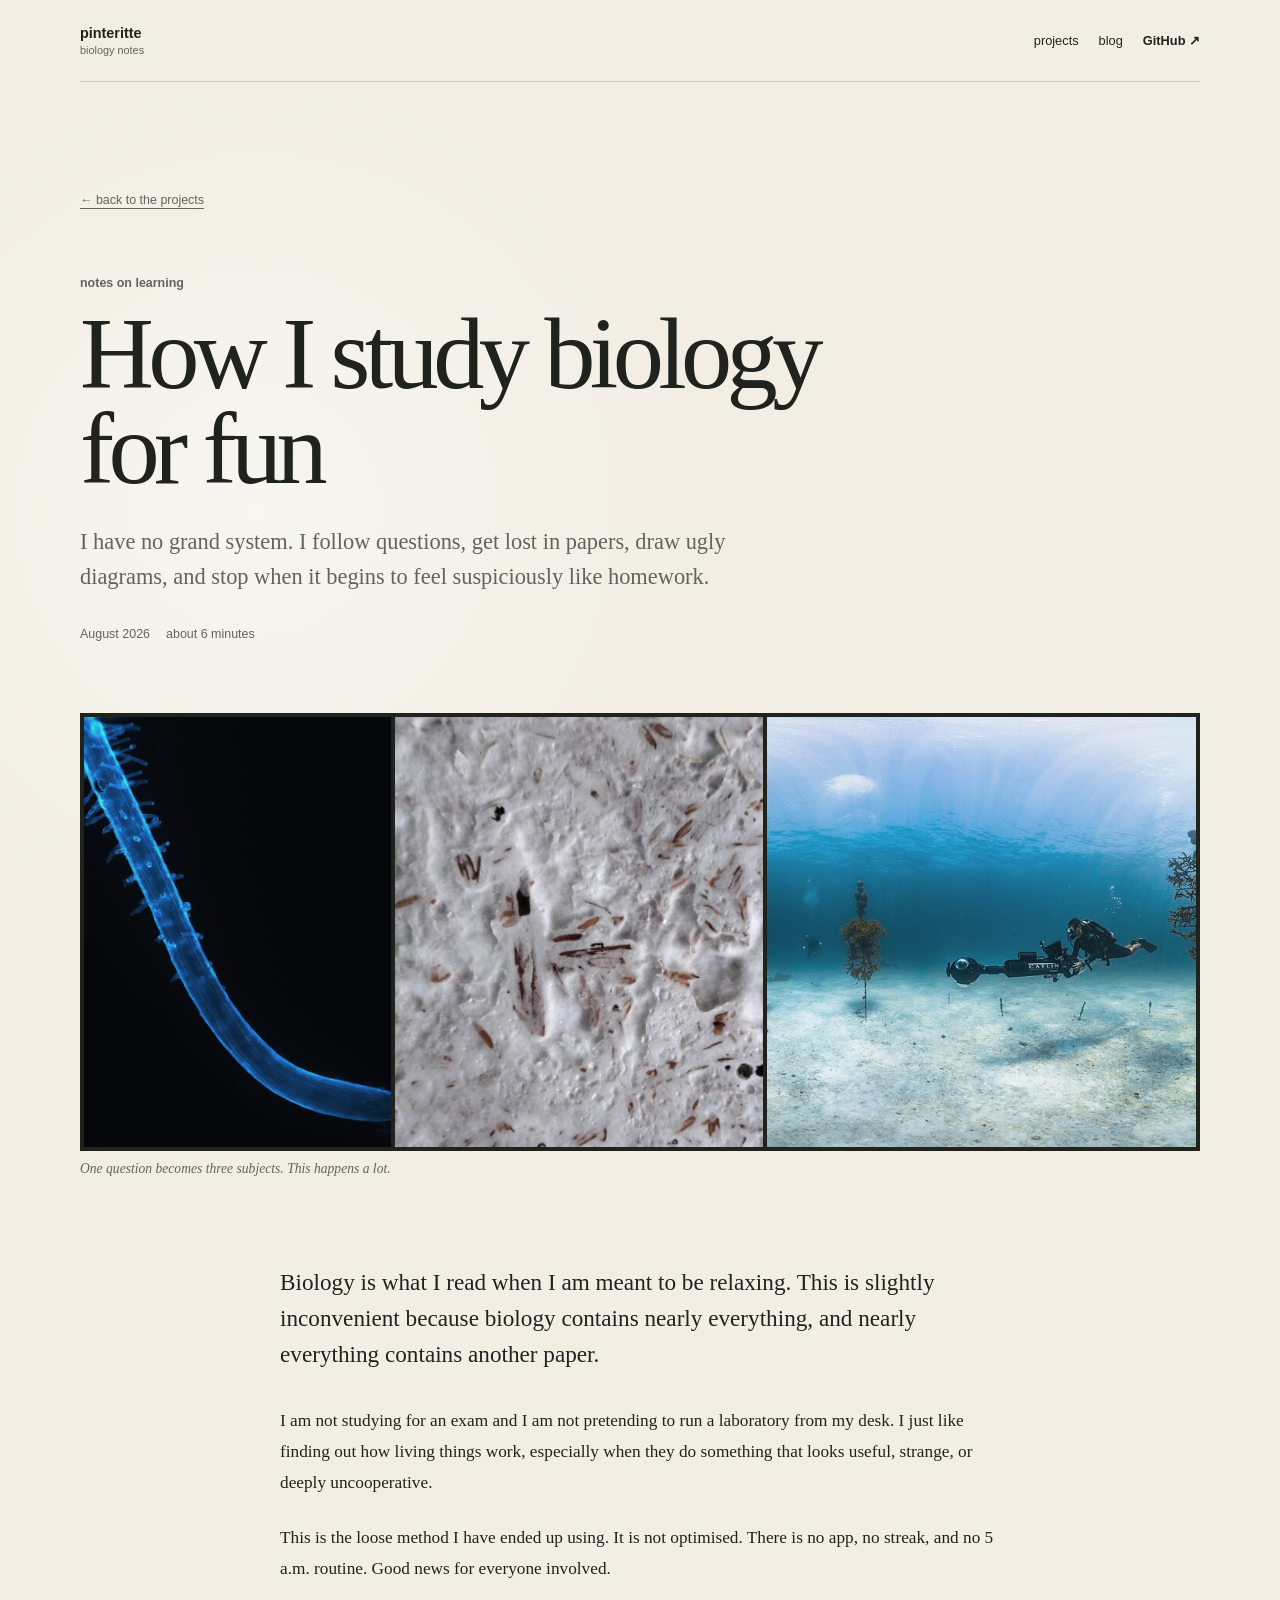
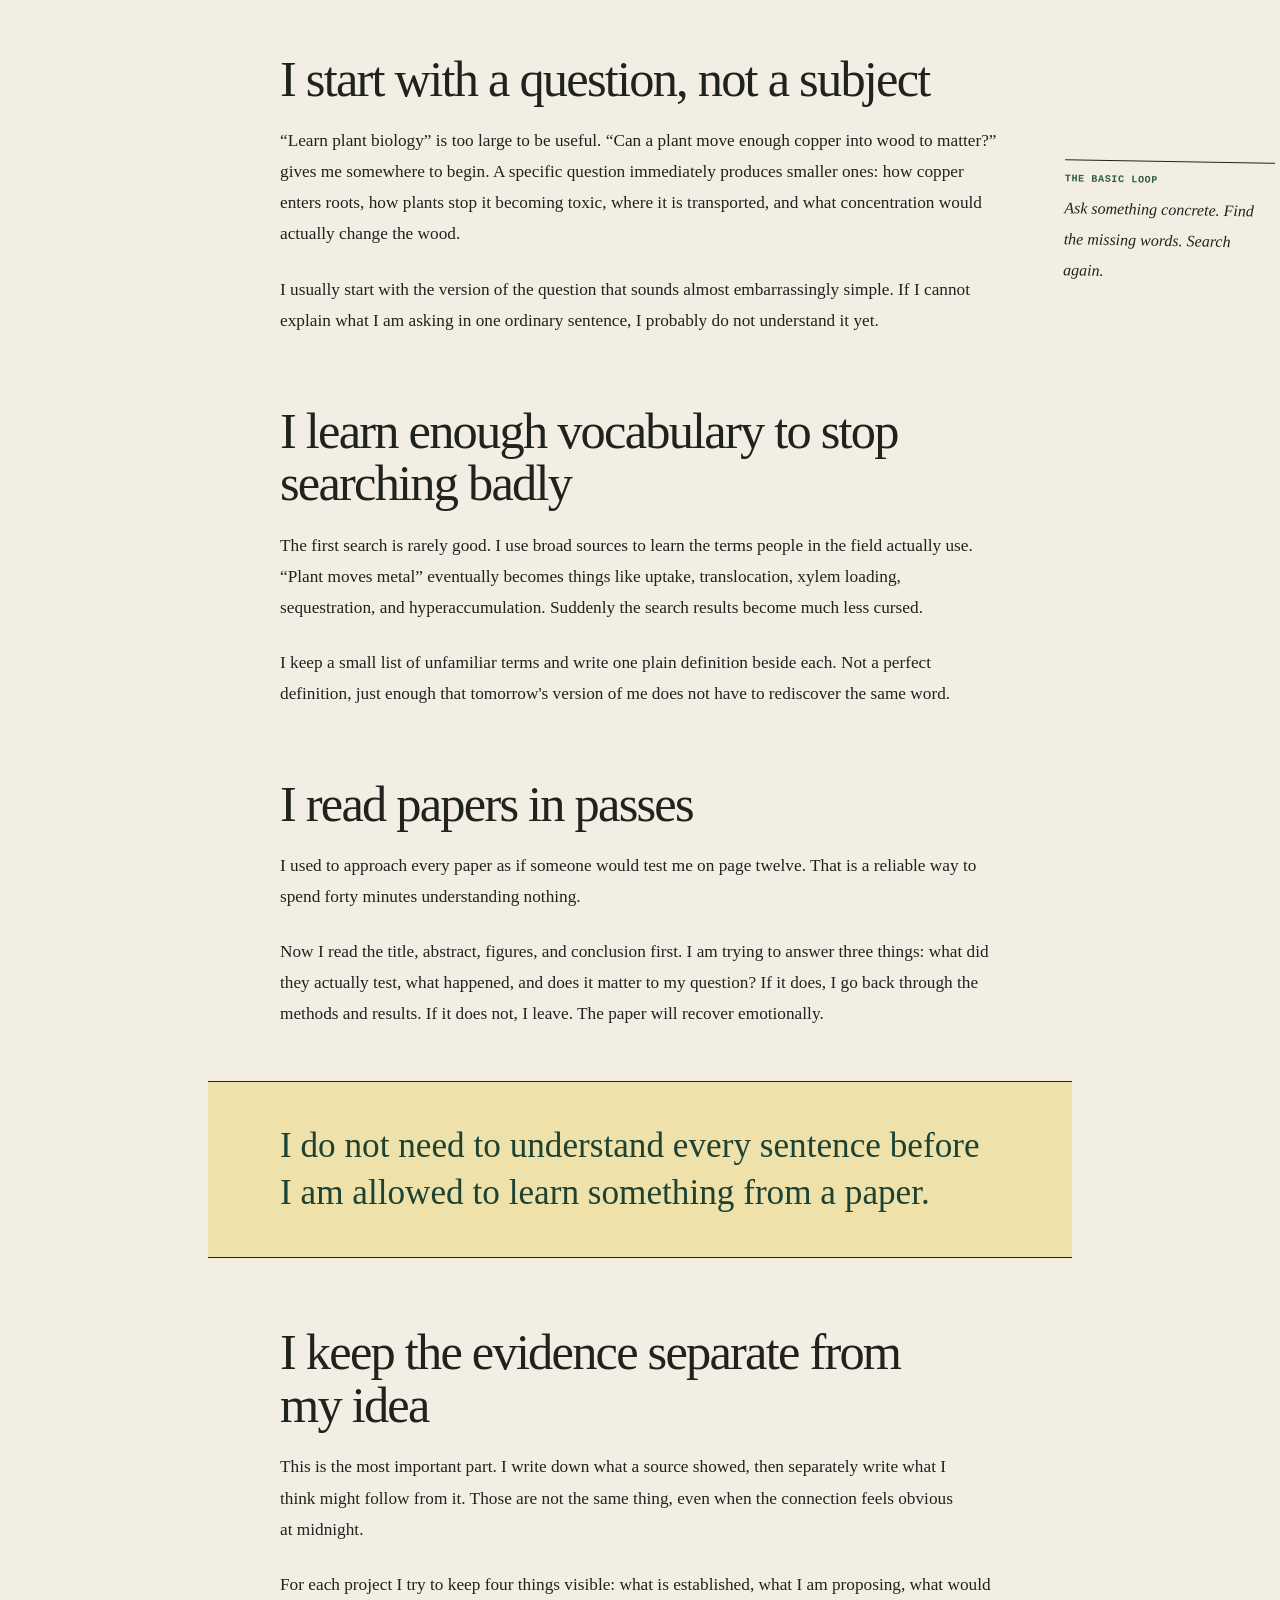
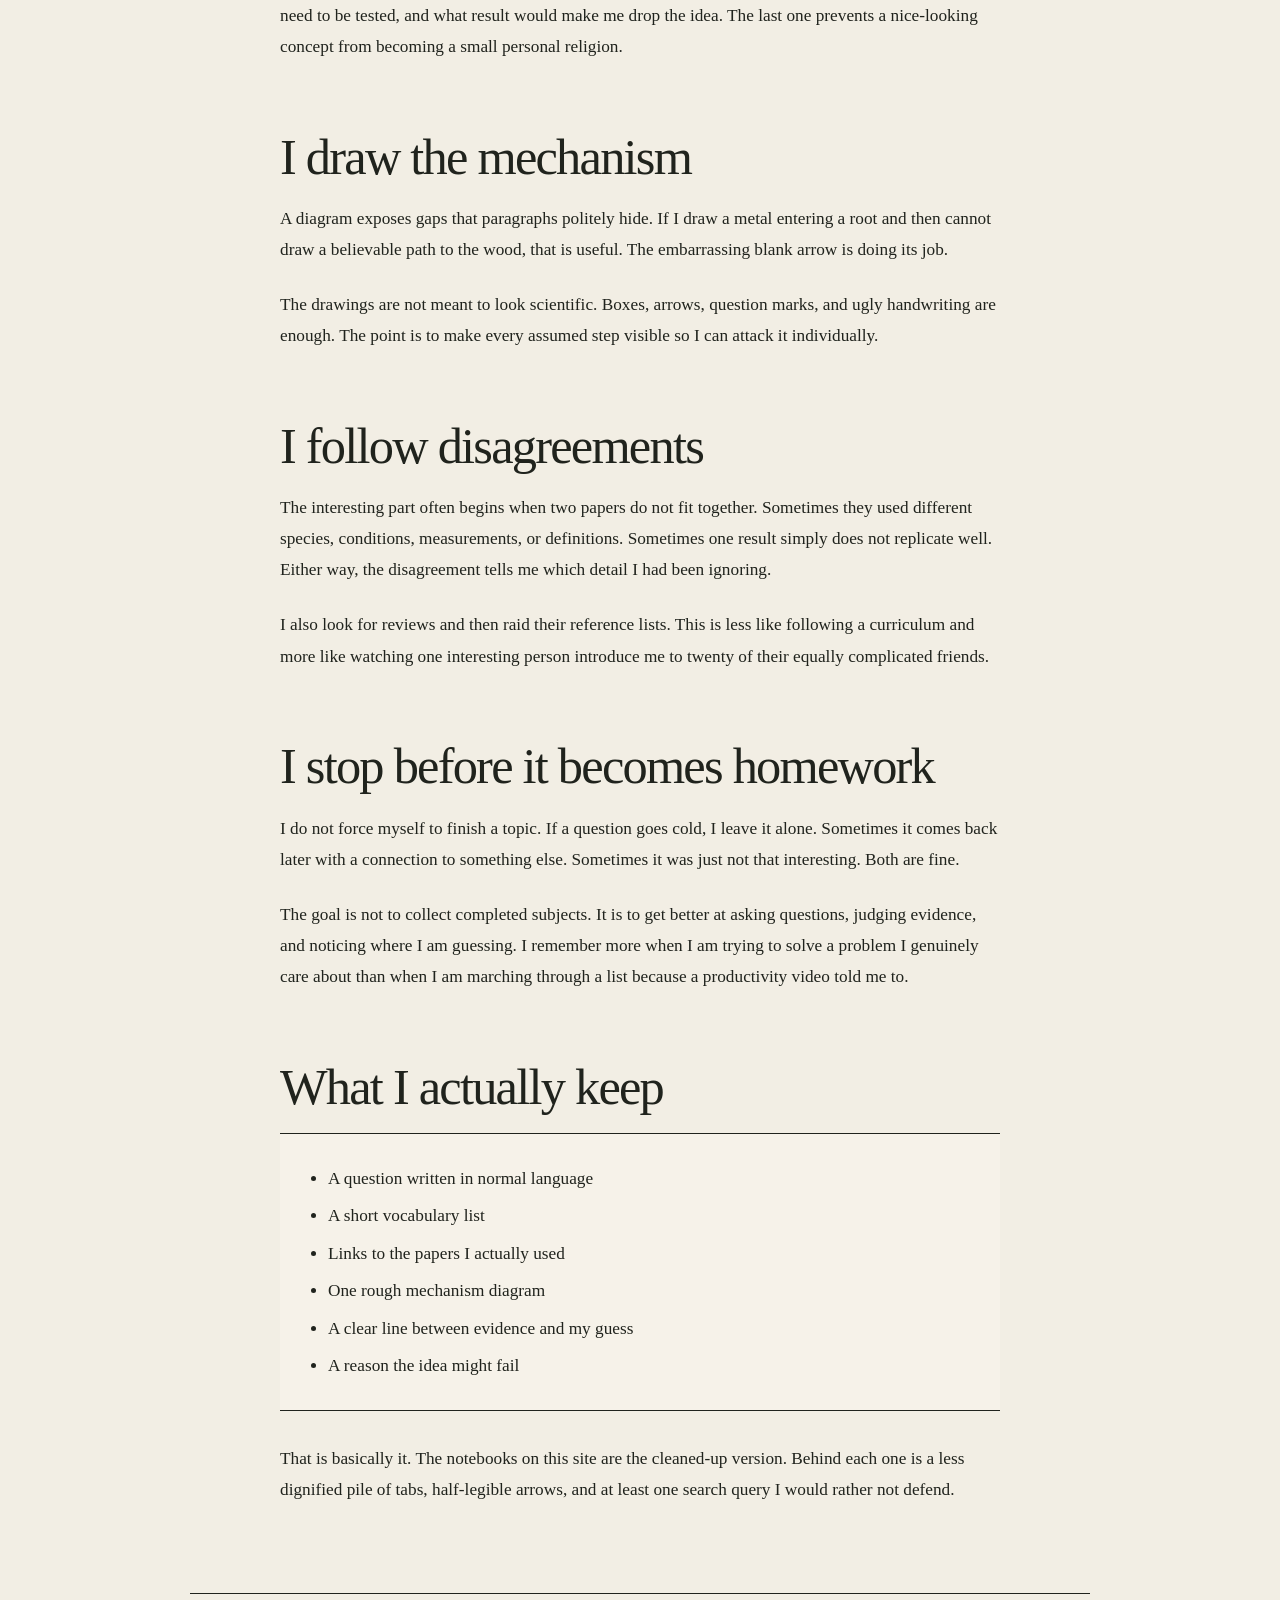
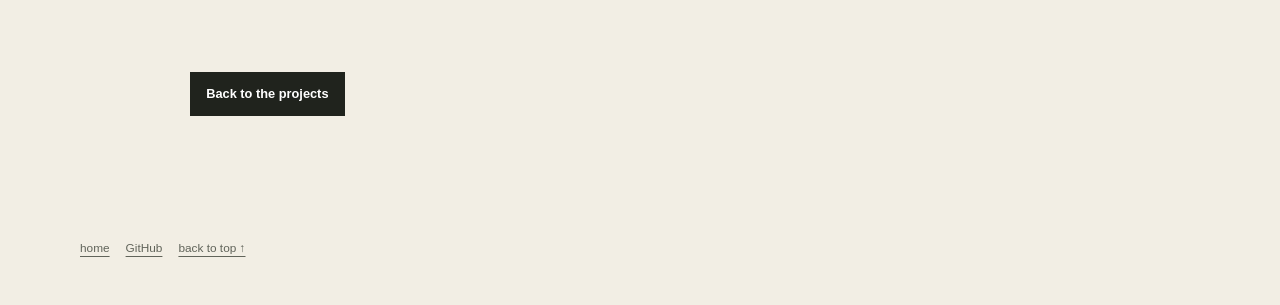
==== blog/index.html @ 6b38218f "update" ====
<!DOCTYPE html>
<html lang="en">
<head>
  <meta charset="utf-8">
  <meta name="viewport" content="width=device-width, initial-scale=1">
  <title>How I study biology for fun - Pinteritte</title>
  <meta name="description" content="How I follow biology questions through papers, diagrams, wrong turns, and better questions without turning a hobby into homework.">
  <meta name="theme-color" content="#f2eee4">
  <link rel="canonical" href="https://pinterittejeden-gif.github.io/pinterittejeden-gif/blog/">
  <meta property="og:title" content="How I study biology for fun">
  <meta property="og:description" content="Questions first, papers second, and no pretend productivity system.">
  <meta property="og:type" content="article">
  <meta property="og:url" content="https://pinterittejeden-gif.github.io/pinterittejeden-gif/blog/">
  <link rel="stylesheet" href="../portfolio.css?v=8">
  <link rel="stylesheet" href="blog.css?v=3">
</head>
<body>
  <a class="skip-link" href="#article">Skip to the article</a>

  <header class="site-header">
    <a class="brand" href="../" aria-label="Back to Pinteritte's biology notebook">
      <span class="brand-copy"><strong>pinteritte</strong><small>biology notes</small></span>
    </a>
    <nav aria-label="Primary navigation">
      <a href="../#projects">projects</a>
      <a href="./" aria-current="page">blog</a>
      <a class="nav-github" href="https://github.com/pinterittejeden-gif">GitHub ↗</a>
    </nav>
  </header>

  <main id="article" class="article-shell">
    <article>
      <header class="article-header">
        <a class="back-link" href="../">← back to the projects</a>
        <p class="section-kicker">notes on learning</p>
        <h1>How I study biology for fun</h1>
        <p class="article-dek">I have no grand system. I follow questions, get lost in papers, draw ugly diagrams, and stop when it begins to feel suspiciously like homework.</p>
        <div class="article-meta">
          <span>August 2026</span>
          <span>about 6 minutes</span>
        </div>
      </header>

      <figure class="article-figure article-figure--wide">
        <div class="article-image-strip">
          <img src="../images/projects/biolume-root.jpg" width="1280" height="1027" alt="Close view of plant roots in soil">
          <img src="../images/projects/myco-composite.jpg" width="1080" height="1920" alt="Mycelium growing through a composite material">
          <img src="../images/projects/coral-nursery.jpg" width="1280" height="556" alt="Corals growing in an underwater nursery">
        </div>
        <figcaption>One question becomes three subjects. This happens a lot.</figcaption>
      </figure>

      <div class="article-body">
        <p class="standfirst">Biology is what I read when I am meant to be relaxing. This is slightly inconvenient because biology contains nearly everything, and nearly everything contains another paper.</p>

        <p>I am not studying for an exam and I am not pretending to run a laboratory from my desk. I just like finding out how living things work, especially when they do something that looks useful, strange, or deeply uncooperative.</p>

        <p>This is the loose method I have ended up using. It is not optimised. There is no app, no streak, and no 5 a.m. routine. Good news for everyone involved.</p>

        <h2>I start with a question, not a subject</h2>

        <p>“Learn plant biology” is too large to be useful. “Can a plant move enough copper into wood to matter?” gives me somewhere to begin. A specific question immediately produces smaller ones: how copper enters roots, how plants stop it becoming toxic, where it is transported, and what concentration would actually change the wood.</p>

        <p>I usually start with the version of the question that sounds almost embarrassingly simple. If I cannot explain what I am asking in one ordinary sentence, I probably do not understand it yet.</p>

        <aside class="margin-note">
          <span>the basic loop</span>
          <strong>Ask something concrete. Find the missing words. Search again.</strong>
        </aside>

        <h2>I learn enough vocabulary to stop searching badly</h2>

        <p>The first search is rarely good. I use broad sources to learn the terms people in the field actually use. “Plant moves metal” eventually becomes things like uptake, translocation, xylem loading, sequestration, and hyperaccumulation. Suddenly the search results become much less cursed.</p>

        <p>I keep a small list of unfamiliar terms and write one plain definition beside each. Not a perfect definition, just enough that tomorrow's version of me does not have to rediscover the same word.</p>

        <h2>I read papers in passes</h2>

        <p>I used to approach every paper as if someone would test me on page twelve. That is a reliable way to spend forty minutes understanding nothing.</p>

        <p>Now I read the title, abstract, figures, and conclusion first. I am trying to answer three things: what did they actually test, what happened, and does it matter to my question? If it does, I go back through the methods and results. If it does not, I leave. The paper will recover emotionally.</p>

        <blockquote>
          <p>I do not need to understand every sentence before I am allowed to learn something from a paper.</p>
        </blockquote>

        <h2>I keep the evidence separate from my idea</h2>

        <p>This is the most important part. I write down what a source showed, then separately write what I think might follow from it. Those are not the same thing, even when the connection feels obvious at midnight.</p>

        <p>For each project I try to keep four things visible: what is established, what I am proposing, what would need to be tested, and what result would make me drop the idea. The last one prevents a nice-looking concept from becoming a small personal religion.</p>

        <h2>I draw the mechanism</h2>

        <p>A diagram exposes gaps that paragraphs politely hide. If I draw a metal entering a root and then cannot draw a believable path to the wood, that is useful. The embarrassing blank arrow is doing its job.</p>

        <p>The drawings are not meant to look scientific. Boxes, arrows, question marks, and ugly handwriting are enough. The point is to make every assumed step visible so I can attack it individually.</p>

        <h2>I follow disagreements</h2>

        <p>The interesting part often begins when two papers do not fit together. Sometimes they used different species, conditions, measurements, or definitions. Sometimes one result simply does not replicate well. Either way, the disagreement tells me which detail I had been ignoring.</p>

        <p>I also look for reviews and then raid their reference lists. This is less like following a curriculum and more like watching one interesting person introduce me to twenty of their equally complicated friends.</p>

        <h2>I stop before it becomes homework</h2>

        <p>I do not force myself to finish a topic. If a question goes cold, I leave it alone. Sometimes it comes back later with a connection to something else. Sometimes it was just not that interesting. Both are fine.</p>

        <p>The goal is not to collect completed subjects. It is to get better at asking questions, judging evidence, and noticing where I am guessing. I remember more when I am trying to solve a problem I genuinely care about than when I am marching through a list because a productivity video told me to.</p>

        <h2>What I actually keep</h2>

        <ul>
          <li>A question written in normal language</li>
          <li>A short vocabulary list</li>
          <li>Links to the papers I actually used</li>
          <li>One rough mechanism diagram</li>
          <li>A clear line between evidence and my guess</li>
          <li>A reason the idea might fail</li>
        </ul>

        <p>That is basically it. The notebooks on this site are the cleaned-up version. Behind each one is a less dignified pile of tabs, half-legible arrows, and at least one search query I would rather not defend.</p>
      </div>

      <footer class="article-footer">
        <a class="button button-primary" href="../#projects">Back to the projects</a>
      </footer>
    </article>
  </main>

  <footer class="site-footer">
    <div>
      <a href="../">home</a>
      <a href="https://github.com/pinterittejeden-gif">GitHub</a>
      <a href="#article">back to top ↑</a>
    </div>
  </footer>
</body>
</html>
---- portfolio.css ----
:root {
  --paper: #f2eee4;
  --paper-deep: #e8e1d2;
  --ink: #20231d;
  --muted: #61645a;
  --line: #c9c3b6;
  --accent: #315b47;
  --accent-dark: #1e4232;
  --surface: #f9f6ee;
  --yellow: #e6d49b;
  --serif: Georgia, "Times New Roman", serif;
  --sans: Inter, ui-sans-serif, -apple-system, BlinkMacSystemFont, "Segoe UI", sans-serif;
  --mono: "SFMono-Regular", Consolas, "Liberation Mono", monospace;
}

* { box-sizing: border-box; }
html { scroll-behavior: smooth; }
body {
  margin: 0;
  color: var(--ink);
  background:
    radial-gradient(circle at 20% 10%, rgb(255 255 255 / 45%), transparent 28rem),
    var(--paper);
  font: 16px/1.65 var(--sans);
  -webkit-font-smoothing: antialiased;
}

a { color: inherit; text-underline-offset: .22rem; }
a:hover { color: var(--accent); }
a:focus-visible { outline: 2px solid var(--accent); outline-offset: 4px; }
h1, h2, h3, p { text-wrap: pretty; }

.skip-link {
  position: fixed;
  top: -6rem;
  left: 1rem;
  z-index: 30;
  padding: .65rem .85rem;
  color: white;
  background: var(--ink);
}
.skip-link:focus { top: 1rem; }

.site-header,
main,
footer {
  width: min(1120px, calc(100% - 40px));
  margin-inline: auto;
}

.site-header {
  min-height: 82px;
  display: flex;
  align-items: center;
  justify-content: space-between;
  gap: 2rem;
  border-bottom: 1px solid var(--line);
}
.brand {
  display: inline-flex;
  align-items: center;
  gap: .7rem;
  text-decoration: none;
}
.brand-copy { display: grid; line-height: 1.1; }
.brand-copy strong { font: 700 .9rem var(--sans); }
.brand-copy small { margin-top: .25rem; color: var(--muted); font-size: .68rem; }
.site-header nav { display: flex; align-items: center; gap: 1.25rem; font-size: .8rem; }
.site-header nav a { text-decoration: none; }
.site-header nav a:hover { text-decoration: underline; }
.nav-github { font-weight: 700; }

.hero {
  display: grid;
  min-height: 690px;
  grid-template-columns: minmax(0, 1.45fr) minmax(260px, .55fr);
  gap: clamp(3rem, 8vw, 8rem);
  align-items: center;
  padding: 7rem 0 6.5rem;
}
.hero-copy { max-width: 750px; }
.eyebrow,
.section-kicker,
.note-date {
  margin: 0 0 .9rem;
  color: var(--muted);
  font: 700 .78rem/1.35 var(--sans);
}
.hero h1 {
  max-width: 800px;
  margin: 0;
  font: 400 clamp(3.45rem, 7.3vw, 6.4rem)/.94 var(--serif);
  letter-spacing: -.05em;
}
.hero-lede { max-width: 650px; margin: 1.8rem 0 0; color: var(--muted); font-size: clamp(1.05rem, 1.7vw, 1.22rem); }
.hero-actions { display: flex; flex-wrap: wrap; gap: 1.1rem; align-items: center; margin-top: 2.2rem; }

.button {
  display: inline-flex;
  min-height: 44px;
  align-items: center;
  justify-content: center;
  padding: .65rem .95rem;
  border: 1px solid var(--ink);
  font-size: .8rem;
  font-weight: 700;
  text-decoration: none;
}
.button-primary { color: white; background: var(--ink); }
.button-primary:hover { color: white; background: var(--accent-dark); }
.button-secondary { background: transparent; }
.text-link { font-size: .8rem; }

.hero-note {
  position: relative;
  align-self: center;
  margin-top: 5rem;
  padding: 2.3rem 1.8rem 1.6rem;
  border: 1px solid #c4b988;
  background: #eee1aa;
  box-shadow: 8px 10px 0 rgb(50 45 30 / 8%);
  transform: rotate(1.4deg);
}
.hero-note::after {
  position: absolute;
  inset: 8px;
  border: 1px solid rgb(83 71 33 / 14%);
  content: "";
  pointer-events: none;
}
.hero-note .tape {
  position: absolute;
  top: -15px;
  left: 50%;
  width: 88px;
  height: 30px;
  background: rgb(221 213 186 / 78%);
  transform: translateX(-50%) rotate(-2deg);
}
.hero-note > p:not(.note-date) { position: relative; z-index: 1; margin: 0; font: italic 1.32rem/1.45 var(--serif); }
.note-date { color: #6b623f; }
.note-signoff { display: block; margin-top: 1.2rem; font: italic 1.2rem var(--serif); text-align: right; }

.notice {
  display: grid;
  grid-template-columns: 170px minmax(0, 1fr);
  gap: 2rem;
  max-width: 920px;
  padding: 1.6rem 0;
  border-top: 1px solid var(--ink);
  border-bottom: 1px solid var(--ink);
}
.notice .section-kicker { margin: .25rem 0 0; }
.notice h2 { margin: 0 0 .45rem; font: 400 1.6rem/1.2 var(--serif); }
.notice p:last-child { max-width: 650px; margin: 0; color: var(--muted); font-size: .95rem; }

.section { padding: 7rem 0; border-bottom: 1px solid var(--line); }
.section-heading { max-width: 820px; margin-bottom: 3.5rem; }
.section-heading h2,
.method-intro h2,
.about h2 {
  margin: 0;
  font: 400 clamp(2.5rem, 5vw, 4.6rem)/1 var(--serif);
  letter-spacing: -.04em;
}
.section-heading > p:last-child,
.method-intro > p:last-child { max-width: 670px; margin: 1.2rem 0 0; color: var(--muted); }

.project-list { border-top: 1px solid var(--ink); }
.category-heading {
  display: grid;
  grid-template-columns: minmax(0, 1.15fr) minmax(260px, .85fr);
  gap: 3rem;
  align-items: end;
  margin: 0 0 1.4rem;
  padding: 1.7rem 0 0;
  border-top: 1px solid var(--ink);
}
.category-heading--second { margin-top: 6rem; }
.category-heading .section-kicker { margin-bottom: .55rem; }
.category-heading h3 { max-width: 680px; margin: 0; font: 400 clamp(1.7rem, 3.4vw, 2.7rem)/1.08 var(--serif); letter-spacing: -.025em; }
.category-heading > p { max-width: 470px; margin: 0; color: var(--muted); font-size: .92rem; }
.project-card {
  display: grid;
  grid-template-columns: minmax(280px, .8fr) minmax(0, 1.2fr);
  min-height: 350px;
  border-bottom: 1px solid var(--ink);
}
.project-card:nth-child(even) { grid-template-columns: minmax(0, 1.2fr) minmax(280px, .8fr); }
.project-card:nth-child(even) .project-visual { order: 2; border-right: 0; border-left: 1px solid var(--ink); }
.project-visual {
  position: relative;
  display: grid;
  min-height: 350px;
  place-items: center;
  overflow: hidden;
  border-right: 1px solid var(--ink);
  background: var(--project-bg);
}
.project-visual::after {
  position: absolute;
  z-index: 1;
  inset: 0;
  background: linear-gradient(180deg, rgb(22 25 20 / 6%), rgb(22 25 20 / 24%));
  content: "";
}
.project-photo {
  position: absolute;
  inset: 0;
  width: 100%;
  height: 100%;
  object-fit: cover;
  filter: saturate(.82) contrast(.94);
}
.project-photo--root { object-position: 48% center; }
.project-photo--coral { object-position: center; }
.project-photo--wood { object-position: center; }
.project-photo--mycelium { object-position: 47% 38%; }
.project-photo--dodder { object-position: center; }
.project-photo--water { object-position: 53% 56%; }
.project-biolume { --project-bg: #c8d2b8; }
.project-coral { --project-bg: #d5b9a3; }
.project-metal { --project-bg: #bfa07b; }
.project-titan { --project-bg: #b9b1c7; }
.project-ghost { --project-bg: #d6bcc5; }
.project-water { --project-bg: #aebfbd; }
.project-body { align-self: center; padding: 3rem clamp(2rem, 5vw, 4.6rem); }
.project-body h3 { margin: 0; font: 400 clamp(2.2rem, 4vw, 3.4rem)/1 var(--serif); letter-spacing: -.035em; }
.project-body > p:not(.project-note) { max-width: 620px; margin: 1rem 0 1.5rem; color: var(--muted); font-size: 1rem; }
.project-note { max-width: 600px; margin: 0; padding: .85rem 0 .85rem 1rem; border-left: 2px solid var(--accent); font: italic .96rem/1.5 var(--serif); }
.project-note span { display: block; margin-bottom: .15rem; color: var(--accent); font: 700 .64rem var(--mono); letter-spacing: .05em; text-transform: uppercase; }
.project-link { display: inline-block; margin-top: 1.5rem; font-size: .8rem; font-weight: 700; }

.method {
  display: grid;
  grid-template-columns: .8fr 1.2fr;
  gap: clamp(3rem, 8vw, 8rem);
  align-items: start;
}
.method-intro { position: sticky; top: 2rem; }
.method-list { margin: 0; padding: 0; border-top: 1px solid var(--ink); list-style: none; }
.method-list li { display: grid; grid-template-columns: 52px 1fr; gap: 1rem; padding: 1.55rem 0; border-bottom: 1px solid var(--line); }
.method-list li > span { padding-top: .1rem; color: var(--muted); font: 700 .85rem var(--sans); }
.method-list h3 { margin: 0 0 .25rem; font: 400 1.45rem var(--serif); }
.method-list p { margin: 0; color: var(--muted); font-size: .92rem; }

.about { display: grid; grid-template-columns: .8fr 1.2fr; gap: clamp(3rem, 8vw, 8rem); }
.about-copy { max-width: 620px; padding-top: .2rem; }
.about-copy p { margin-top: 0; color: var(--muted); font-size: 1.02rem; }
.about-copy .button { margin-top: .8rem; }

.blog-preview {
  display: grid;
  grid-template-columns: minmax(0, 1.15fr) minmax(280px, .85fr);
  gap: clamp(3rem, 8vw, 7rem);
  align-items: center;
}
.blog-preview-copy h2 { max-width: 680px; margin: 0; font: 400 clamp(2.8rem, 6vw, 5.3rem)/.96 var(--serif); letter-spacing: -.045em; }
.blog-preview-copy > p:not(.section-kicker) { max-width: 640px; margin: 1.25rem 0 1.8rem; color: var(--muted); font-size: 1.04rem; }
.blog-preview-note {
  display: grid;
  gap: 1.1rem;
  padding: 2.5rem 2rem;
  border: 1px solid #c4b988;
  color: var(--ink);
  background: #eee1aa;
  box-shadow: 8px 10px 0 rgb(50 45 30 / 8%);
  text-decoration: none;
  transform: rotate(1deg);
}
.blog-preview-note:hover { color: var(--ink); transform: rotate(.2deg); }
.blog-preview-note span { color: #6b623f; font: 700 .65rem var(--mono); letter-spacing: .06em; text-transform: uppercase; }
.blog-preview-note strong { font: 400 clamp(1.6rem, 3vw, 2.25rem)/1.32 var(--serif); }
.blog-preview-note small { color: #6b623f; font: italic .9rem var(--serif); }

footer {
  min-height: 112px;
  display: flex;
  align-items: center;
  justify-content: space-between;
  gap: 2rem;
  color: var(--muted);
  font-size: .74rem;
}
footer p { margin: 0; font: italic .95rem var(--serif); }
footer div { display: flex; gap: 1rem; }

@media (max-width: 820px) {
  .site-header nav a:not(.nav-github) { display: none; }
  .hero { min-height: auto; grid-template-columns: 1fr; gap: 3rem; padding: 5.5rem 0; }
  .hero-note { width: min(360px, 90%); margin: 0 0 0 auto; }
  .project-card,
  .project-card:nth-child(even) { grid-template-columns: minmax(190px, .65fr) minmax(0, 1.35fr); }
  .project-card:nth-child(even) .project-visual { order: 0; border-right: 1px solid var(--ink); border-left: 0; }
  .project-body { padding: 2.3rem; }
  .method, .about, .blog-preview { grid-template-columns: 1fr; gap: 2.5rem; }
  .method-intro { position: static; }
}

@media (max-width: 580px) {
  .site-header, main, footer { width: min(100% - 28px, 1120px); }
  .brand-copy small { display: none; }
  .site-header nav { gap: .8rem; }
  .hero { padding: 4.5rem 0; }
  .hero h1 { font-size: clamp(3.05rem, 15vw, 4.5rem); }
  .notice { grid-template-columns: 1fr; gap: .45rem; }
  .category-heading { grid-template-columns: 1fr; gap: .8rem; }
  .notice .section-kicker { margin-bottom: .25rem; }
  .section { padding: 5rem 0; }
  .project-card,
  .project-card:nth-child(even) { display: block; }
  .project-visual,
  .project-card:nth-child(even) .project-visual { min-height: 235px; border-right: 0; border-bottom: 1px solid var(--ink); }
  .project-body { padding: 2rem 0 2.5rem; }
  .project-body > p:not(.project-note) { padding-right: .35rem; }
  footer { min-height: 145px; align-items: flex-start; flex-direction: column; justify-content: center; gap: .8rem; }
}

@media (prefers-reduced-motion: reduce) {
  html { scroll-behavior: auto; }
}
---- blog/blog.css ----
.article-shell {
  width: min(1120px, calc(100% - 40px));
  margin-inline: auto;
}

.article-header {
  max-width: 900px;
  padding: 6.5rem 0 4.5rem;
}

.back-link {
  display: inline-block;
  margin-bottom: 4rem;
  color: var(--muted);
  font-size: .78rem;
}

.article-header h1 {
  max-width: 850px;
  margin: 0;
  font: 400 clamp(3.7rem, 8vw, 7rem)/.93 var(--serif);
  letter-spacing: -.055em;
}

.article-dek {
  max-width: 720px;
  margin: 1.8rem 0 0;
  color: var(--muted);
  font: 400 clamp(1.15rem, 2vw, 1.4rem)/1.55 var(--serif);
}

.article-meta {
  display: flex;
  gap: 1rem;
  margin-top: 2rem;
  color: var(--muted);
  font: .78rem var(--sans);
}

.article-meta span + span::before {
  content: "";
}

.article-figure {
  margin: 0;
  padding-bottom: 5.5rem;
}

.article-image-strip {
  display: grid;
  height: auto;
  grid-template-columns: 1fr 1.2fr 1.4fr;
  grid-template-rows: minmax(0, 1fr);
  gap: 4px;
  overflow: hidden;
  padding: 4px;
  background: var(--ink);
}

.article-image-strip img {
  display: block;
  width: 100%;
  height: 430px;
  min-width: 0;
  min-height: 430px;
  max-height: 430px;
  object-fit: cover;
  filter: saturate(.78) contrast(.96);
}

.article-image-strip img:first-child { object-position: 48% center; }
.article-image-strip img:nth-child(2) { object-position: 48% 38%; }

.article-figure figcaption {
  margin-top: .65rem;
  color: var(--muted);
  font: italic .85rem var(--serif);
}

.article-body {
  position: relative;
  width: min(720px, 100%);
  margin: 0 auto;
  font: 400 1.08rem/1.8 var(--serif);
}

.article-body .standfirst {
  margin: 0 0 2rem;
  color: var(--ink);
  font-size: 1.45rem;
  line-height: 1.55;
}

.article-body p {
  margin: 0 0 1.5rem;
}

.article-body h2 {
  margin: 4.3rem 0 1.2rem;
  font: 400 clamp(2.1rem, 4vw, 3.15rem)/1.05 var(--serif);
  letter-spacing: -.035em;
}

.article-body ul {
  margin: 1.2rem 0 2rem;
  padding: 1.4rem 1.5rem 1.4rem 3rem;
  border-top: 1px solid var(--ink);
  border-bottom: 1px solid var(--ink);
  background: rgb(249 246 238 / 55%);
}

.article-body li { margin: .4rem 0; }

.article-body blockquote {
  margin: 3.2rem -4.5rem;
  padding: 2.5rem 4.5rem;
  border-top: 1px solid var(--ink);
  border-bottom: 1px solid var(--ink);
  color: var(--accent-dark);
  background: #eee1aa;
}

.article-body blockquote p {
  margin: 0;
  font-size: clamp(1.55rem, 3vw, 2.2rem);
  line-height: 1.35;
}

.margin-note {
  position: absolute;
  top: 31rem;
  left: calc(100% + 4rem);
  width: 210px;
  padding-top: .8rem;
  border-top: 1px solid var(--ink);
  transform: rotate(1deg);
}

.margin-note span {
  display: block;
  margin-bottom: .5rem;
  color: var(--accent);
  font: 700 .63rem var(--mono);
  letter-spacing: .06em;
  text-transform: uppercase;
}

.margin-note strong {
  font: italic 1rem/1.5 var(--serif);
}

.article-footer {
  display: flex;
  width: min(900px, 100%);
  min-height: 200px;
  align-items: center;
  justify-content: space-between;
  gap: 2rem;
  margin: 5.5rem auto 0;
  border-top: 1px solid var(--ink);
}

.article-footer p {
  margin: 0;
  color: var(--muted);
  font: italic 1rem var(--serif);
}

.site-footer {
  width: min(1120px, calc(100% - 40px));
  margin-inline: auto;
}

@media (max-width: 1080px) {
  .margin-note {
    position: static;
    width: min(380px, 100%);
    margin: 2.6rem 0;
  }
}

@media (max-width: 700px) {
  .article-shell,
  .site-footer { width: min(100% - 28px, 1120px); }
  .article-header { padding: 4.5rem 0 3.5rem; }
  .back-link { margin-bottom: 3rem; }
  .article-image-strip { grid-template-columns: .85fr 1.15fr; }
  .article-image-strip img { height: 300px; min-height: 300px; max-height: 300px; }
  .article-image-strip img:last-child { display: none; }
  .article-figure { padding-bottom: 4rem; }
  .article-body blockquote { margin: 3rem 0; padding: 2rem 1.5rem; }
  .article-footer { align-items: flex-start; flex-direction: column; justify-content: center; }
}

@media (max-width: 440px) {
  .article-header h1 { font-size: 3.55rem; }
  .article-meta { align-items: flex-start; flex-direction: column; gap: .45rem; }
  .article-meta span + span::before { display: none; }
}
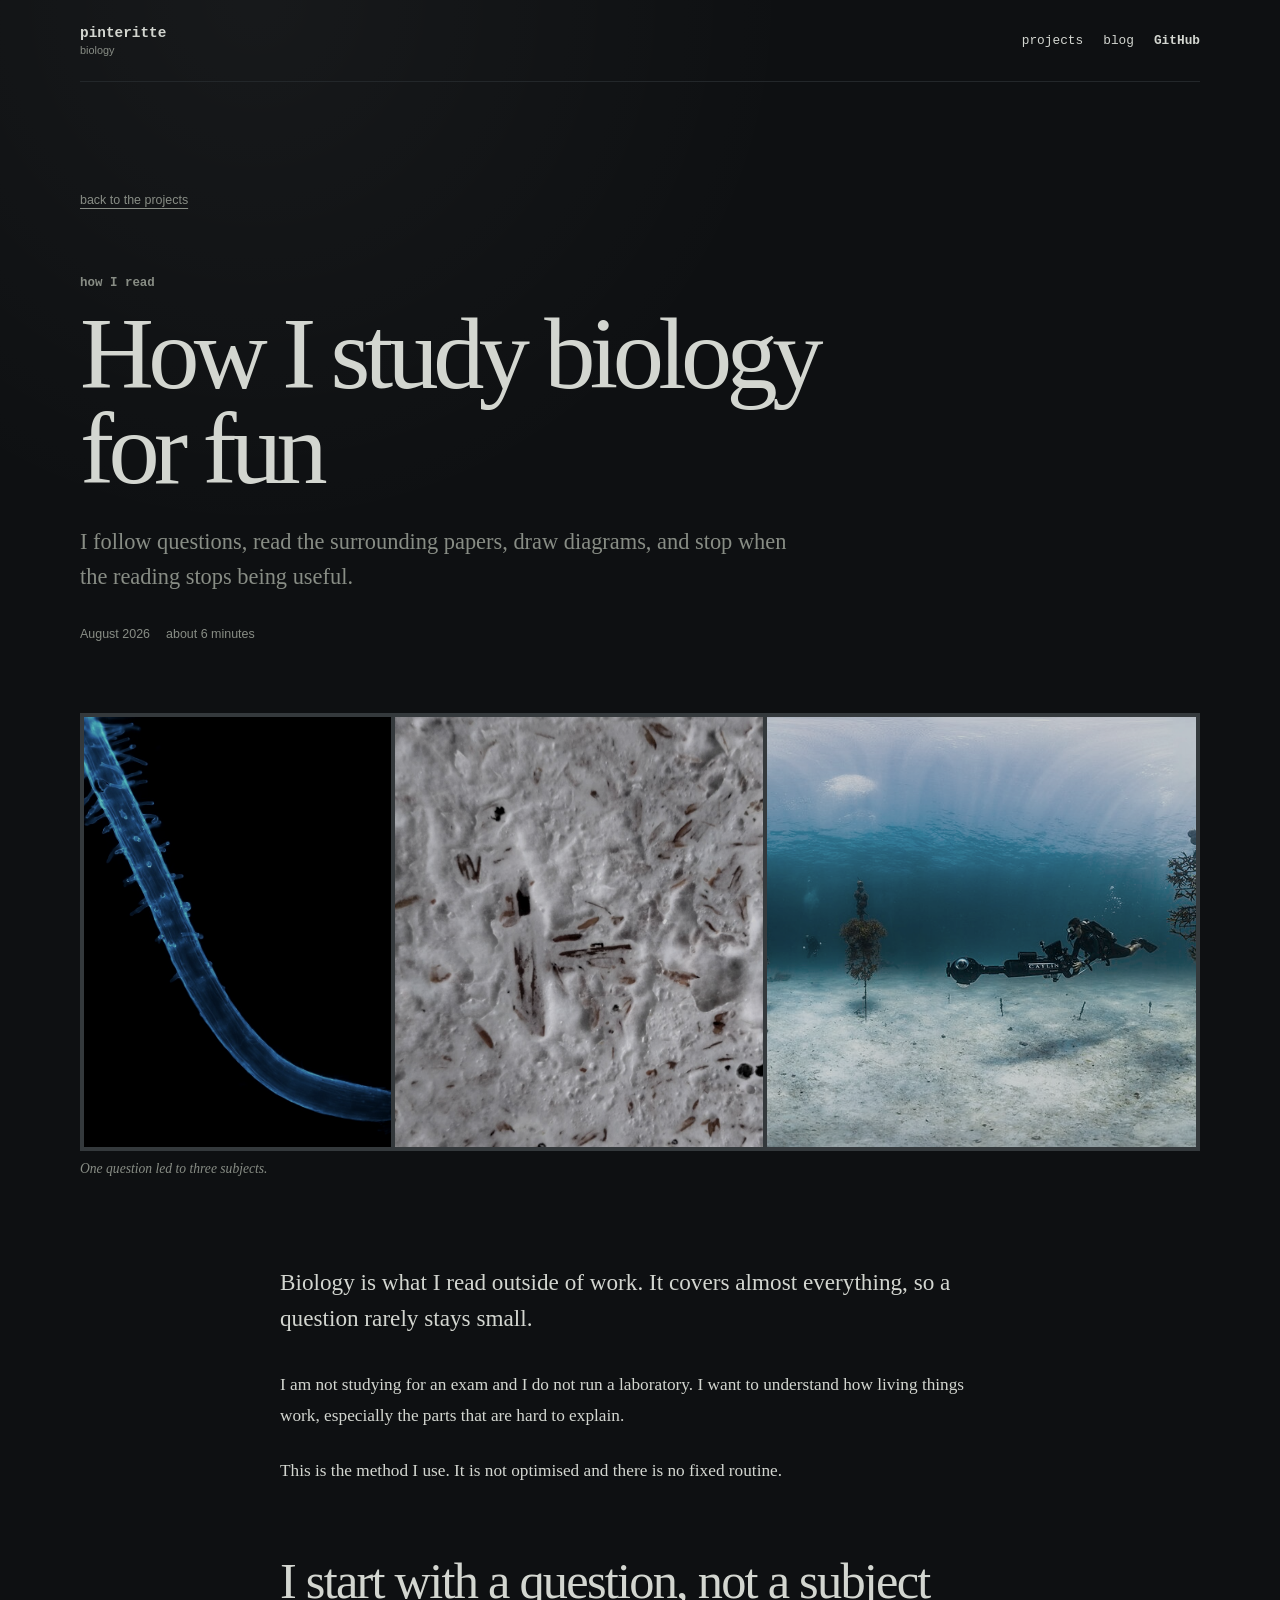
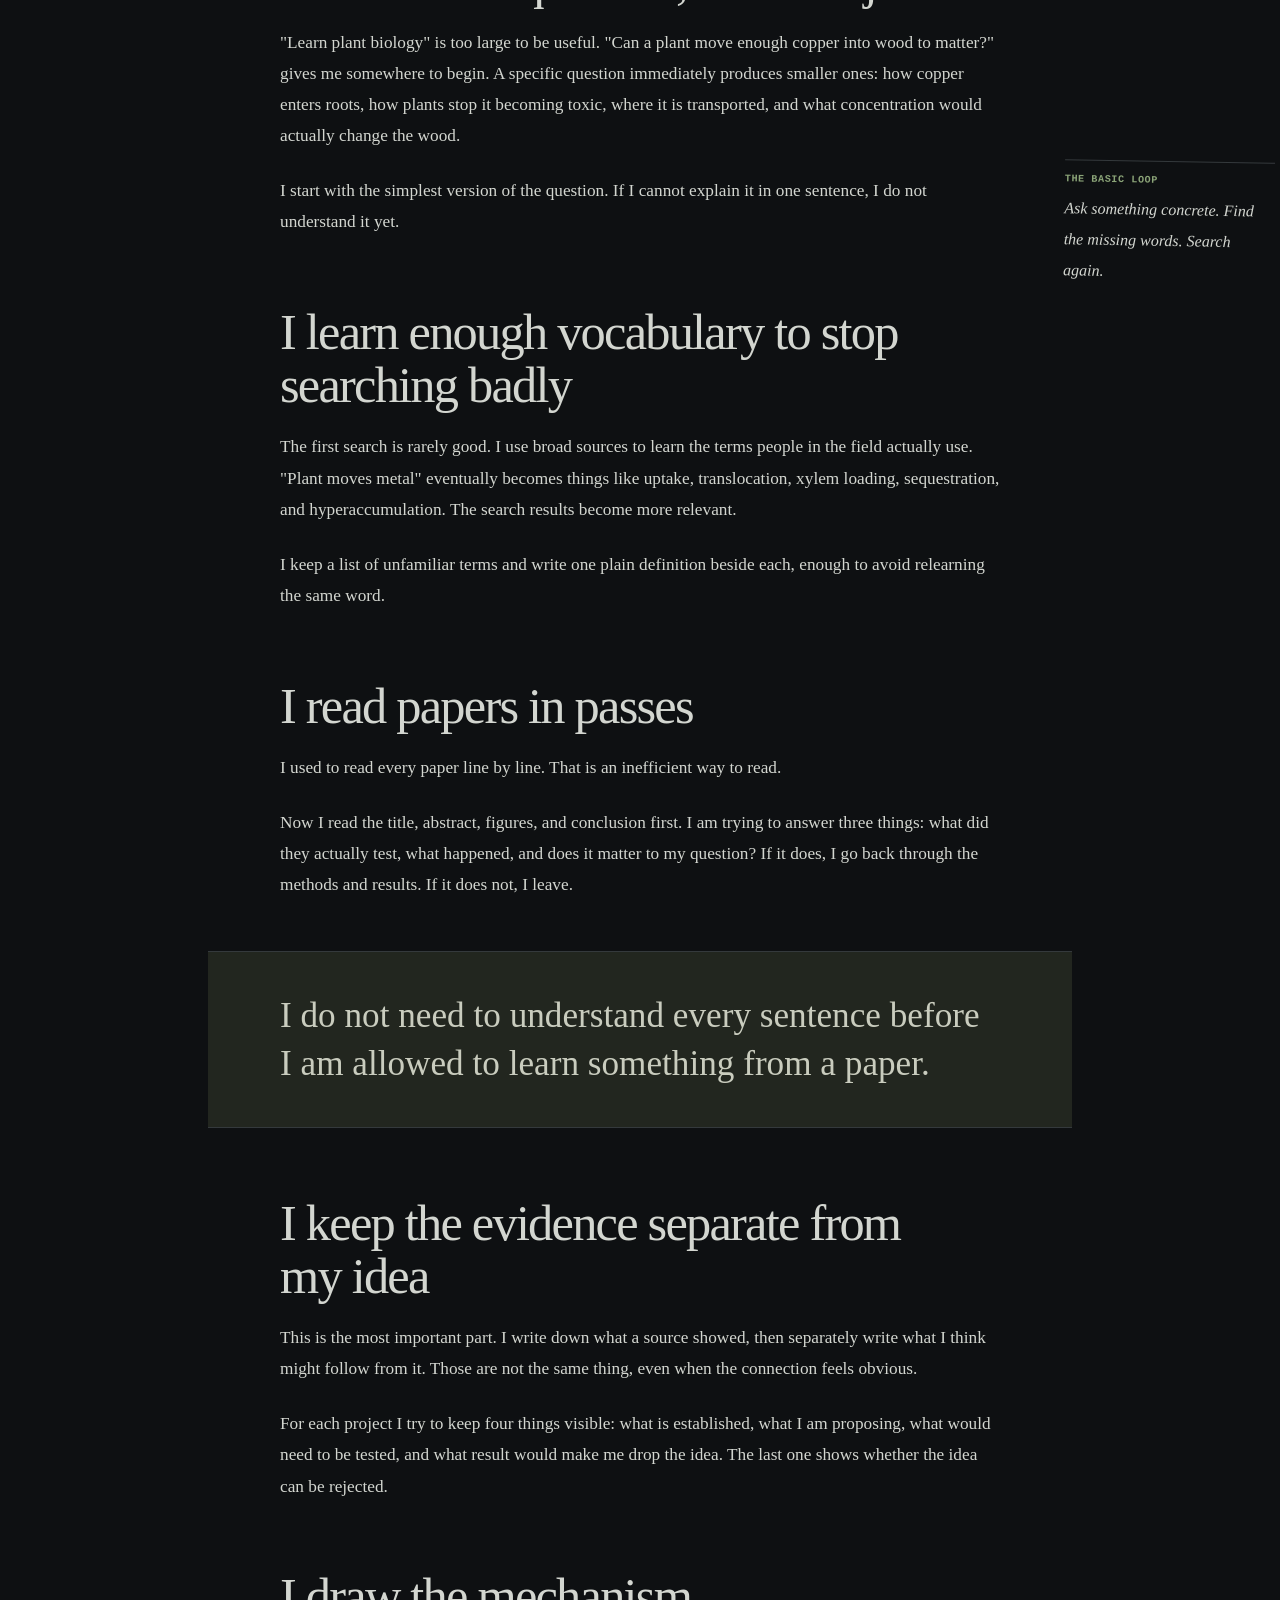
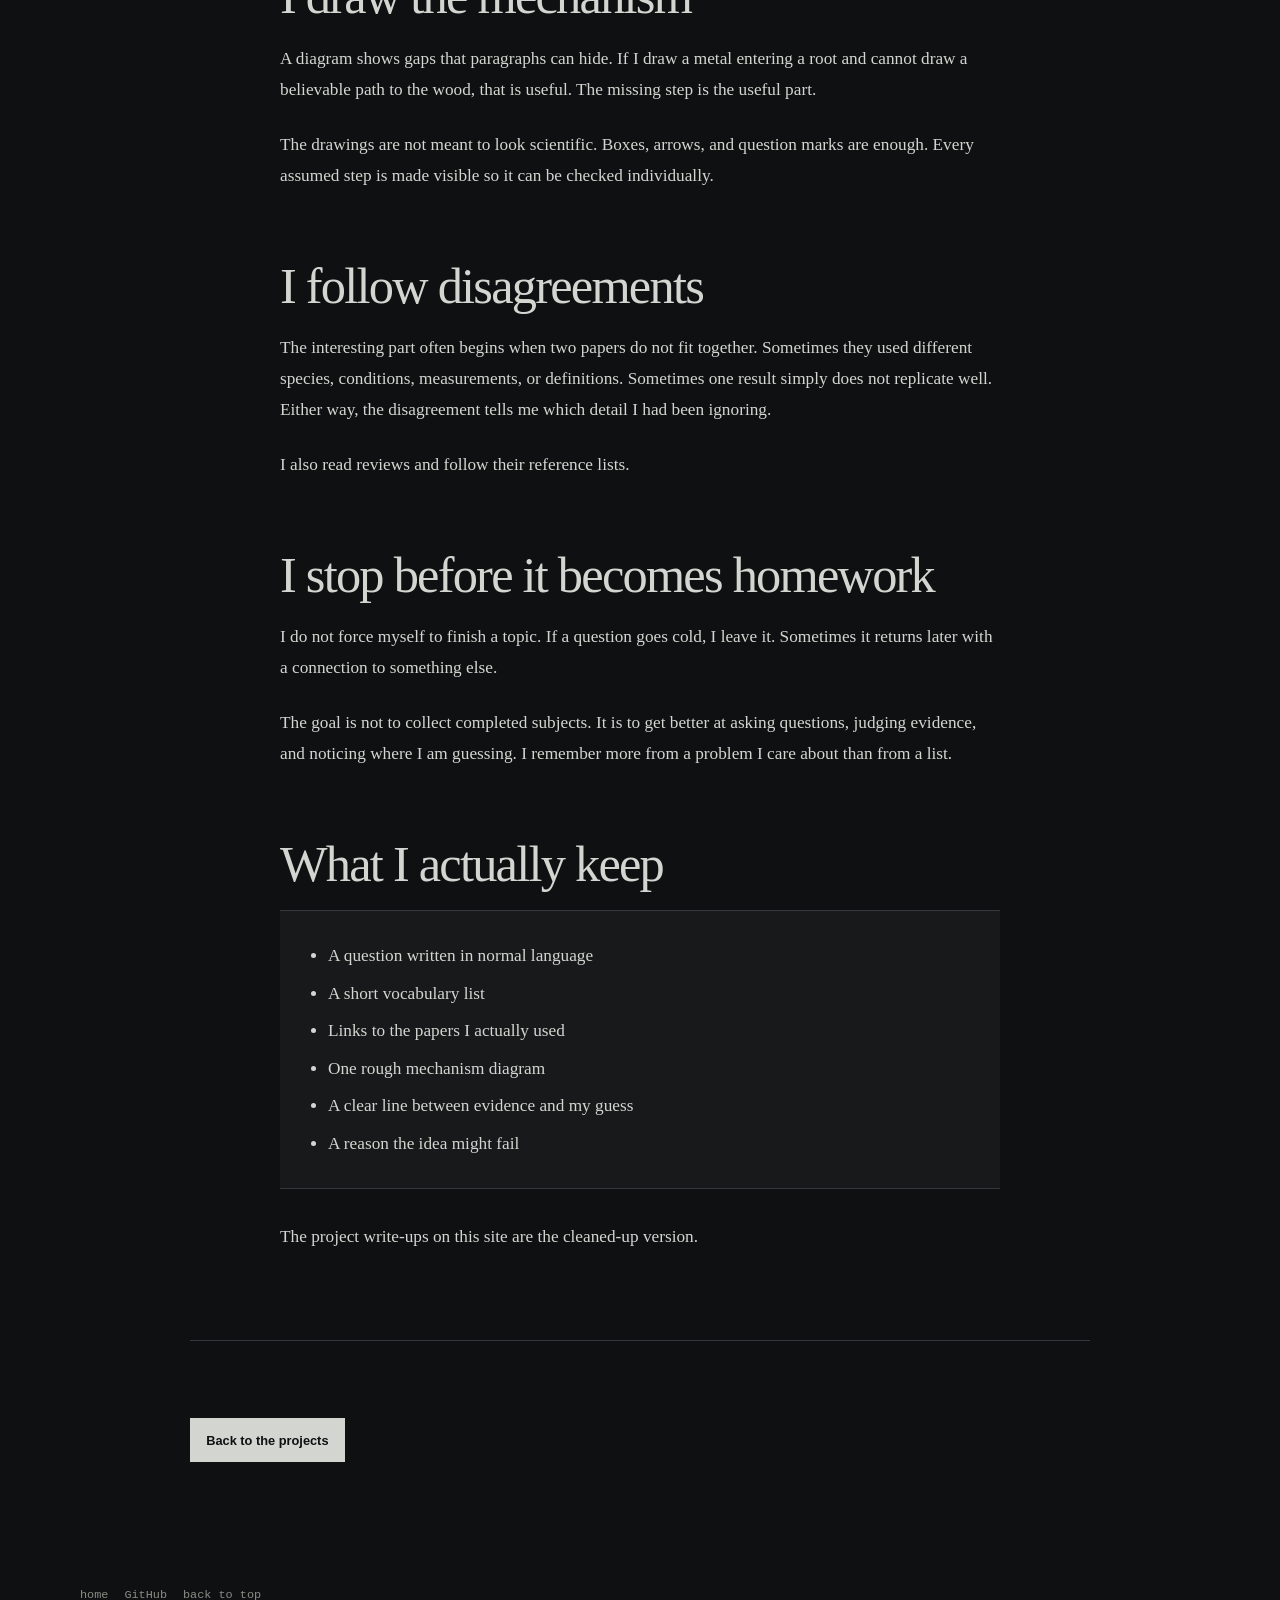
==== commit 33219ddc: "edit" ====
--- a/blog/index.html
+++ b/blog/index.html
@@ -4,37 +4,37 @@
   <meta charset="utf-8">
   <meta name="viewport" content="width=device-width, initial-scale=1">
   <title>How I study biology for fun - Pinteritte</title>
-  <meta name="description" content="How I follow biology questions through papers, diagrams, wrong turns, and better questions without turning a hobby into homework.">
-  <meta name="theme-color" content="#f2eee4">
+  <meta name="description" content="How I follow biology questions through papers, diagrams, and wrong turns.">
+  <meta name="theme-color" content="#0e1012">
   <link rel="canonical" href="https://pinterittejeden-gif.github.io/pinterittejeden-gif/blog/">
   <meta property="og:title" content="How I study biology for fun">
-  <meta property="og:description" content="Questions first, papers second, and no pretend productivity system.">
+  <meta property="og:description" content="Questions first, papers second.">
   <meta property="og:type" content="article">
   <meta property="og:url" content="https://pinterittejeden-gif.github.io/pinterittejeden-gif/blog/">
-  <link rel="stylesheet" href="../portfolio.css?v=8">
-  <link rel="stylesheet" href="blog.css?v=3">
+  <link rel="stylesheet" href="../portfolio.css?v=9">
+  <link rel="stylesheet" href="blog.css?v=4">
 </head>
 <body>
   <a class="skip-link" href="#article">Skip to the article</a>
 
   <header class="site-header">
     <a class="brand" href="../" aria-label="Back to Pinteritte's biology notebook">
-      <span class="brand-copy"><strong>pinteritte</strong><small>biology notes</small></span>
+      <span class="brand-copy"><strong>pinteritte</strong><small>biology</small></span>
     </a>
     <nav aria-label="Primary navigation">
       <a href="../#projects">projects</a>
       <a href="./" aria-current="page">blog</a>
-      <a class="nav-github" href="https://github.com/pinterittejeden-gif">GitHub ↗</a>
+      <a class="nav-github" href="https://github.com/pinterittejeden-gif">GitHub</a>
     </nav>
   </header>
 
   <main id="article" class="article-shell">
     <article>
       <header class="article-header">
-        <a class="back-link" href="../">← back to the projects</a>
-        <p class="section-kicker">notes on learning</p>
+        <a class="back-link" href="../">back to the projects</a>
+        <p class="section-kicker">how I read</p>
         <h1>How I study biology for fun</h1>
-        <p class="article-dek">I have no grand system. I follow questions, get lost in papers, draw ugly diagrams, and stop when it begins to feel suspiciously like homework.</p>
+        <p class="article-dek">I follow questions, read the surrounding papers, draw diagrams, and stop when the reading stops being useful.</p>
         <div class="article-meta">
           <span>August 2026</span>
           <span>about 6 minutes</span>
@@ -47,21 +47,21 @@
           <img src="../images/projects/myco-composite.jpg" width="1080" height="1920" alt="Mycelium growing through a composite material">
           <img src="../images/projects/coral-nursery.jpg" width="1280" height="556" alt="Corals growing in an underwater nursery">
         </div>
-        <figcaption>One question becomes three subjects. This happens a lot.</figcaption>
+        <figcaption>One question led to three subjects.</figcaption>
       </figure>
 
       <div class="article-body">
-        <p class="standfirst">Biology is what I read when I am meant to be relaxing. This is slightly inconvenient because biology contains nearly everything, and nearly everything contains another paper.</p>
+        <p class="standfirst">Biology is what I read outside of work. It covers almost everything, so a question rarely stays small.</p>
 
-        <p>I am not studying for an exam and I am not pretending to run a laboratory from my desk. I just like finding out how living things work, especially when they do something that looks useful, strange, or deeply uncooperative.</p>
+        <p>I am not studying for an exam and I do not run a laboratory. I want to understand how living things work, especially the parts that are hard to explain.</p>
 
-        <p>This is the loose method I have ended up using. It is not optimised. There is no app, no streak, and no 5 a.m. routine. Good news for everyone involved.</p>
+        <p>This is the method I use. It is not optimised and there is no fixed routine.</p>
 
         <h2>I start with a question, not a subject</h2>
 
-        <p>“Learn plant biology” is too large to be useful. “Can a plant move enough copper into wood to matter?” gives me somewhere to begin. A specific question immediately produces smaller ones: how copper enters roots, how plants stop it becoming toxic, where it is transported, and what concentration would actually change the wood.</p>
+        <p>"Learn plant biology" is too large to be useful. "Can a plant move enough copper into wood to matter?" gives me somewhere to begin. A specific question immediately produces smaller ones: how copper enters roots, how plants stop it becoming toxic, where it is transported, and what concentration would actually change the wood.</p>
 
-        <p>I usually start with the version of the question that sounds almost embarrassingly simple. If I cannot explain what I am asking in one ordinary sentence, I probably do not understand it yet.</p>
+        <p>I start with the simplest version of the question. If I cannot explain it in one sentence, I do not understand it yet.</p>
 
         <aside class="margin-note">
           <span>the basic loop</span>
@@ -70,15 +70,15 @@
 
         <h2>I learn enough vocabulary to stop searching badly</h2>
 
-        <p>The first search is rarely good. I use broad sources to learn the terms people in the field actually use. “Plant moves metal” eventually becomes things like uptake, translocation, xylem loading, sequestration, and hyperaccumulation. Suddenly the search results become much less cursed.</p>
+        <p>The first search is rarely good. I use broad sources to learn the terms people in the field actually use. "Plant moves metal" eventually becomes things like uptake, translocation, xylem loading, sequestration, and hyperaccumulation. The search results become more relevant.</p>
 
-        <p>I keep a small list of unfamiliar terms and write one plain definition beside each. Not a perfect definition, just enough that tomorrow's version of me does not have to rediscover the same word.</p>
+        <p>I keep a list of unfamiliar terms and write one plain definition beside each, enough to avoid relearning the same word.</p>
 
         <h2>I read papers in passes</h2>
 
-        <p>I used to approach every paper as if someone would test me on page twelve. That is a reliable way to spend forty minutes understanding nothing.</p>
+        <p>I used to read every paper line by line. That is an inefficient way to read.</p>
 
-        <p>Now I read the title, abstract, figures, and conclusion first. I am trying to answer three things: what did they actually test, what happened, and does it matter to my question? If it does, I go back through the methods and results. If it does not, I leave. The paper will recover emotionally.</p>
+        <p>Now I read the title, abstract, figures, and conclusion first. I am trying to answer three things: what did they actually test, what happened, and does it matter to my question? If it does, I go back through the methods and results. If it does not, I leave.</p>
 
         <blockquote>
           <p>I do not need to understand every sentence before I am allowed to learn something from a paper.</p>
@@ -86,27 +86,27 @@
 
         <h2>I keep the evidence separate from my idea</h2>
 
-        <p>This is the most important part. I write down what a source showed, then separately write what I think might follow from it. Those are not the same thing, even when the connection feels obvious at midnight.</p>
+        <p>This is the most important part. I write down what a source showed, then separately write what I think might follow from it. Those are not the same thing, even when the connection feels obvious.</p>
 
-        <p>For each project I try to keep four things visible: what is established, what I am proposing, what would need to be tested, and what result would make me drop the idea. The last one prevents a nice-looking concept from becoming a small personal religion.</p>
+        <p>For each project I try to keep four things visible: what is established, what I am proposing, what would need to be tested, and what result would make me drop the idea. The last one shows whether the idea can be rejected.</p>
 
         <h2>I draw the mechanism</h2>
 
-        <p>A diagram exposes gaps that paragraphs politely hide. If I draw a metal entering a root and then cannot draw a believable path to the wood, that is useful. The embarrassing blank arrow is doing its job.</p>
+        <p>A diagram shows gaps that paragraphs can hide. If I draw a metal entering a root and cannot draw a believable path to the wood, that is useful. The missing step is the useful part.</p>
 
-        <p>The drawings are not meant to look scientific. Boxes, arrows, question marks, and ugly handwriting are enough. The point is to make every assumed step visible so I can attack it individually.</p>
+        <p>The drawings are not meant to look scientific. Boxes, arrows, and question marks are enough. Every assumed step is made visible so it can be checked individually.</p>
 
         <h2>I follow disagreements</h2>
 
         <p>The interesting part often begins when two papers do not fit together. Sometimes they used different species, conditions, measurements, or definitions. Sometimes one result simply does not replicate well. Either way, the disagreement tells me which detail I had been ignoring.</p>
 
-        <p>I also look for reviews and then raid their reference lists. This is less like following a curriculum and more like watching one interesting person introduce me to twenty of their equally complicated friends.</p>
+        <p>I also read reviews and follow their reference lists.</p>
 
         <h2>I stop before it becomes homework</h2>
 
-        <p>I do not force myself to finish a topic. If a question goes cold, I leave it alone. Sometimes it comes back later with a connection to something else. Sometimes it was just not that interesting. Both are fine.</p>
+        <p>I do not force myself to finish a topic. If a question goes cold, I leave it. Sometimes it returns later with a connection to something else.</p>
 
-        <p>The goal is not to collect completed subjects. It is to get better at asking questions, judging evidence, and noticing where I am guessing. I remember more when I am trying to solve a problem I genuinely care about than when I am marching through a list because a productivity video told me to.</p>
+        <p>The goal is not to collect completed subjects. It is to get better at asking questions, judging evidence, and noticing where I am guessing. I remember more from a problem I care about than from a list.</p>
 
         <h2>What I actually keep</h2>
 
@@ -119,7 +119,7 @@
           <li>A reason the idea might fail</li>
         </ul>
 
-        <p>That is basically it. The notebooks on this site are the cleaned-up version. Behind each one is a less dignified pile of tabs, half-legible arrows, and at least one search query I would rather not defend.</p>
+        <p>The project write-ups on this site are the cleaned-up version.</p>
       </div>
 
       <footer class="article-footer">
@@ -132,7 +132,7 @@
     <div>
       <a href="../">home</a>
       <a href="https://github.com/pinterittejeden-gif">GitHub</a>
-      <a href="#article">back to top ↑</a>
+      <a href="#article">back to top</a>
     </div>
   </footer>
 </body>
--- a/portfolio.css
+++ b/portfolio.css
@@ -1,13 +1,19 @@
 :root {
-  --paper: #f2eee4;
-  --paper-deep: #e8e1d2;
-  --ink: #20231d;
-  --muted: #61645a;
-  --line: #c9c3b6;
-  --accent: #315b47;
-  --accent-dark: #1e4232;
-  --surface: #f9f6ee;
-  --yellow: #e6d49b;
+  color-scheme: dark;
+  --paper: #0e1012;
+  --paper-deep: #14171a;
+  --ink: #d3d6d0;
+  --muted: #888d85;
+  --line: #23272a;
+  --rule: #34393c;
+  --accent: #8ba478;
+  --accent-dark: #6f8a5c;
+  --surface: #15181b;
+  --note-bg: #22261f;
+  --note-border: #3b4136;
+  --note-ink: #c9ccbe;
+  --note-muted: #8b9082;
+  --yellow: #c9b96f;
   --serif: Georgia, "Times New Roman", serif;
   --sans: Inter, ui-sans-serif, -apple-system, BlinkMacSystemFont, "Segoe UI", sans-serif;
   --mono: "SFMono-Regular", Consolas, "Liberation Mono", monospace;
@@ -19,7 +25,7 @@
   margin: 0;
   color: var(--ink);
   background:
-    radial-gradient(circle at 20% 10%, rgb(255 255 255 / 45%), transparent 28rem),
+    radial-gradient(circle at 20% 0%, rgb(255 255 255 / 4%), transparent 34rem),
     var(--paper);
   font: 16px/1.65 var(--sans);
   -webkit-font-smoothing: antialiased;
@@ -36,8 +42,8 @@
   left: 1rem;
   z-index: 30;
   padding: .65rem .85rem;
-  color: white;
-  background: var(--ink);
+  color: var(--paper);
+  background: var(--accent);
 }
 .skip-link:focus { top: 1rem; }
 
@@ -63,9 +69,9 @@
   text-decoration: none;
 }
 .brand-copy { display: grid; line-height: 1.1; }
-.brand-copy strong { font: 700 .9rem var(--sans); }
+.brand-copy strong { font: 700 .9rem var(--mono); }
 .brand-copy small { margin-top: .25rem; color: var(--muted); font-size: .68rem; }
-.site-header nav { display: flex; align-items: center; gap: 1.25rem; font-size: .8rem; }
+.site-header nav { display: flex; align-items: center; gap: 1.25rem; font-size: .8rem; font-family: var(--mono); }
 .site-header nav a { text-decoration: none; }
 .site-header nav a:hover { text-decoration: underline; }
 .nav-github { font-weight: 700; }
@@ -84,7 +90,7 @@
 .note-date {
   margin: 0 0 .9rem;
   color: var(--muted);
-  font: 700 .78rem/1.35 var(--sans);
+  font: 700 .78rem/1.35 var(--mono);
 }
 .hero h1 {
   max-width: 800px;
@@ -106,8 +112,8 @@
   font-weight: 700;
   text-decoration: none;
 }
-.button-primary { color: white; background: var(--ink); }
-.button-primary:hover { color: white; background: var(--accent-dark); }
+.button-primary { color: var(--paper); background: var(--ink); }
+.button-primary:hover { color: var(--paper); background: var(--accent-dark); }
 .button-secondary { background: transparent; }
 .text-link { font-size: .8rem; }
 
@@ -116,15 +122,15 @@
   align-self: center;
   margin-top: 5rem;
   padding: 2.3rem 1.8rem 1.6rem;
-  border: 1px solid #c4b988;
-  background: #eee1aa;
-  box-shadow: 8px 10px 0 rgb(50 45 30 / 8%);
+  border: 1px solid var(--note-border);
+  background: var(--note-bg);
+  box-shadow: 8px 10px 0 rgb(0 0 0 / 40%);
   transform: rotate(1.4deg);
 }
 .hero-note::after {
   position: absolute;
   inset: 8px;
-  border: 1px solid rgb(83 71 33 / 14%);
+  border: 1px solid rgb(255 255 255 / 6%);
   content: "";
   pointer-events: none;
 }
@@ -134,12 +140,12 @@
   left: 50%;
   width: 88px;
   height: 30px;
-  background: rgb(221 213 186 / 78%);
+  background: rgb(140 145 125 / 30%);
   transform: translateX(-50%) rotate(-2deg);
 }
-.hero-note > p:not(.note-date) { position: relative; z-index: 1; margin: 0; font: italic 1.32rem/1.45 var(--serif); }
-.note-date { color: #6b623f; }
-.note-signoff { display: block; margin-top: 1.2rem; font: italic 1.2rem var(--serif); text-align: right; }
+.hero-note > p:not(.note-date) { position: relative; z-index: 1; margin: 0; color: var(--note-ink); font: italic 1.32rem/1.45 var(--serif); }
+.note-date { color: var(--note-muted); }
+.note-signoff { display: block; margin-top: 1.2rem; color: var(--note-ink); font: italic 1.2rem var(--serif); text-align: right; }
 
 .notice {
   display: grid;
@@ -147,8 +153,8 @@
   gap: 2rem;
   max-width: 920px;
   padding: 1.6rem 0;
-  border-top: 1px solid var(--ink);
-  border-bottom: 1px solid var(--ink);
+  border-top: 1px solid var(--rule);
+  border-bottom: 1px solid var(--rule);
 }
 .notice .section-kicker { margin: .25rem 0 0; }
 .notice h2 { margin: 0 0 .45rem; font: 400 1.6rem/1.2 var(--serif); }
@@ -166,7 +172,7 @@
 .section-heading > p:last-child,
 .method-intro > p:last-child { max-width: 670px; margin: 1.2rem 0 0; color: var(--muted); }
 
-.project-list { border-top: 1px solid var(--ink); }
+.project-list { border-top: 1px solid var(--rule); }
 .category-heading {
   display: grid;
   grid-template-columns: minmax(0, 1.15fr) minmax(260px, .85fr);
@@ -174,7 +180,7 @@
   align-items: end;
   margin: 0 0 1.4rem;
   padding: 1.7rem 0 0;
-  border-top: 1px solid var(--ink);
+  border-top: 1px solid var(--rule);
 }
 .category-heading--second { margin-top: 6rem; }
 .category-heading .section-kicker { margin-bottom: .55rem; }
@@ -184,24 +190,24 @@
   display: grid;
   grid-template-columns: minmax(280px, .8fr) minmax(0, 1.2fr);
   min-height: 350px;
-  border-bottom: 1px solid var(--ink);
+  border-bottom: 1px solid var(--rule);
 }
 .project-card:nth-child(even) { grid-template-columns: minmax(0, 1.2fr) minmax(280px, .8fr); }
-.project-card:nth-child(even) .project-visual { order: 2; border-right: 0; border-left: 1px solid var(--ink); }
+.project-card:nth-child(even) .project-visual { order: 2; border-right: 0; border-left: 1px solid var(--rule); }
 .project-visual {
   position: relative;
   display: grid;
   min-height: 350px;
   place-items: center;
   overflow: hidden;
-  border-right: 1px solid var(--ink);
+  border-right: 1px solid var(--rule);
   background: var(--project-bg);
 }
 .project-visual::after {
   position: absolute;
   z-index: 1;
   inset: 0;
-  background: linear-gradient(180deg, rgb(22 25 20 / 6%), rgb(22 25 20 / 24%));
+  background: linear-gradient(180deg, rgb(0 0 0 / 32%), rgb(0 0 0 / 64%));
   content: "";
 }
 .project-photo {
@@ -210,7 +216,7 @@
   width: 100%;
   height: 100%;
   object-fit: cover;
-  filter: saturate(.82) contrast(.94);
+  filter: saturate(.5) contrast(1.08) brightness(.8);
 }
 .project-photo--root { object-position: 48% center; }
 .project-photo--coral { object-position: center; }
@@ -218,12 +224,12 @@
 .project-photo--mycelium { object-position: 47% 38%; }
 .project-photo--dodder { object-position: center; }
 .project-photo--water { object-position: 53% 56%; }
-.project-biolume { --project-bg: #c8d2b8; }
-.project-coral { --project-bg: #d5b9a3; }
-.project-metal { --project-bg: #bfa07b; }
-.project-titan { --project-bg: #b9b1c7; }
-.project-ghost { --project-bg: #d6bcc5; }
-.project-water { --project-bg: #aebfbd; }
+.project-biolume { --project-bg: #1c211b; }
+.project-coral { --project-bg: #241d18; }
+.project-metal { --project-bg: #231c14; }
+.project-titan { --project-bg: #1e1b23; }
+.project-ghost { --project-bg: #241a1e; }
+.project-water { --project-bg: #18201f; }
 .project-body { align-self: center; padding: 3rem clamp(2rem, 5vw, 4.6rem); }
 .project-body h3 { margin: 0; font: 400 clamp(2.2rem, 4vw, 3.4rem)/1 var(--serif); letter-spacing: -.035em; }
 .project-body > p:not(.project-note) { max-width: 620px; margin: 1rem 0 1.5rem; color: var(--muted); font-size: 1rem; }
@@ -238,9 +244,9 @@
   align-items: start;
 }
 .method-intro { position: sticky; top: 2rem; }
-.method-list { margin: 0; padding: 0; border-top: 1px solid var(--ink); list-style: none; }
+.method-list { margin: 0; padding: 0; border-top: 1px solid var(--rule); list-style: none; }
 .method-list li { display: grid; grid-template-columns: 52px 1fr; gap: 1rem; padding: 1.55rem 0; border-bottom: 1px solid var(--line); }
-.method-list li > span { padding-top: .1rem; color: var(--muted); font: 700 .85rem var(--sans); }
+.method-list li > span { padding-top: .1rem; color: var(--muted); font: 700 .85rem var(--mono); }
 .method-list h3 { margin: 0 0 .25rem; font: 400 1.45rem var(--serif); }
 .method-list p { margin: 0; color: var(--muted); font-size: .92rem; }
 
@@ -261,17 +267,17 @@
   display: grid;
   gap: 1.1rem;
   padding: 2.5rem 2rem;
-  border: 1px solid #c4b988;
-  color: var(--ink);
-  background: #eee1aa;
-  box-shadow: 8px 10px 0 rgb(50 45 30 / 8%);
+  border: 1px solid var(--note-border);
+  color: var(--note-ink);
+  background: var(--note-bg);
+  box-shadow: 8px 10px 0 rgb(0 0 0 / 40%);
   text-decoration: none;
   transform: rotate(1deg);
 }
-.blog-preview-note:hover { color: var(--ink); transform: rotate(.2deg); }
-.blog-preview-note span { color: #6b623f; font: 700 .65rem var(--mono); letter-spacing: .06em; text-transform: uppercase; }
+.blog-preview-note:hover { color: var(--note-ink); transform: rotate(.2deg); }
+.blog-preview-note span { color: var(--note-muted); font: 700 .65rem var(--mono); letter-spacing: .06em; text-transform: uppercase; }
 .blog-preview-note strong { font: 400 clamp(1.6rem, 3vw, 2.25rem)/1.32 var(--serif); }
-.blog-preview-note small { color: #6b623f; font: italic .9rem var(--serif); }
+.blog-preview-note small { color: var(--note-muted); font: italic .9rem var(--serif); }
 
 footer {
   min-height: 112px;
@@ -283,7 +289,7 @@
   font-size: .74rem;
 }
 footer p { margin: 0; font: italic .95rem var(--serif); }
-footer div { display: flex; gap: 1rem; }
+footer div { display: flex; gap: 1rem; font-family: var(--mono); }
 
 @media (max-width: 820px) {
   .site-header nav a:not(.nav-github) { display: none; }
@@ -291,7 +297,7 @@
   .hero-note { width: min(360px, 90%); margin: 0 0 0 auto; }
   .project-card,
   .project-card:nth-child(even) { grid-template-columns: minmax(190px, .65fr) minmax(0, 1.35fr); }
-  .project-card:nth-child(even) .project-visual { order: 0; border-right: 1px solid var(--ink); border-left: 0; }
+  .project-card:nth-child(even) .project-visual { order: 0; border-right: 1px solid var(--rule); border-left: 0; }
   .project-body { padding: 2.3rem; }
   .method, .about, .blog-preview { grid-template-columns: 1fr; gap: 2.5rem; }
   .method-intro { position: static; }
@@ -310,7 +316,7 @@
   .project-card,
   .project-card:nth-child(even) { display: block; }
   .project-visual,
-  .project-card:nth-child(even) .project-visual { min-height: 235px; border-right: 0; border-bottom: 1px solid var(--ink); }
+  .project-card:nth-child(even) .project-visual { min-height: 235px; border-right: 0; border-bottom: 1px solid var(--rule); }
   .project-body { padding: 2rem 0 2.5rem; }
   .project-body > p:not(.project-note) { padding-right: .35rem; }
   footer { min-height: 145px; align-items: flex-start; flex-direction: column; justify-content: center; gap: .8rem; }
--- a/blog/blog.css
+++ b/blog/blog.css
@@ -54,7 +54,7 @@
   gap: 4px;
   overflow: hidden;
   padding: 4px;
-  background: var(--ink);
+  background: var(--rule);
 }
 
 .article-image-strip img {
@@ -65,7 +65,7 @@
   min-height: 430px;
   max-height: 430px;
   object-fit: cover;
-  filter: saturate(.78) contrast(.96);
+  filter: saturate(.5) contrast(1.08) brightness(.8);
 }
 
 .article-image-strip img:first-child { object-position: 48% center; }
@@ -104,9 +104,9 @@
 .article-body ul {
   margin: 1.2rem 0 2rem;
   padding: 1.4rem 1.5rem 1.4rem 3rem;
-  border-top: 1px solid var(--ink);
-  border-bottom: 1px solid var(--ink);
-  background: rgb(249 246 238 / 55%);
+  border-top: 1px solid var(--rule);
+  border-bottom: 1px solid var(--rule);
+  background: rgb(255 255 255 / 4%);
 }
 
 .article-body li { margin: .4rem 0; }
@@ -114,10 +114,10 @@
 .article-body blockquote {
   margin: 3.2rem -4.5rem;
   padding: 2.5rem 4.5rem;
-  border-top: 1px solid var(--ink);
-  border-bottom: 1px solid var(--ink);
-  color: var(--accent-dark);
-  background: #eee1aa;
+  border-top: 1px solid var(--rule);
+  border-bottom: 1px solid var(--rule);
+  color: var(--note-ink);
+  background: var(--note-bg);
 }
 
 .article-body blockquote p {
@@ -132,7 +132,7 @@
   left: calc(100% + 4rem);
   width: 210px;
   padding-top: .8rem;
-  border-top: 1px solid var(--ink);
+  border-top: 1px solid var(--rule);
   transform: rotate(1deg);
 }
 
@@ -157,7 +157,7 @@
   justify-content: space-between;
   gap: 2rem;
   margin: 5.5rem auto 0;
-  border-top: 1px solid var(--ink);
+  border-top: 1px solid var(--rule);
 }
 
 .article-footer p {
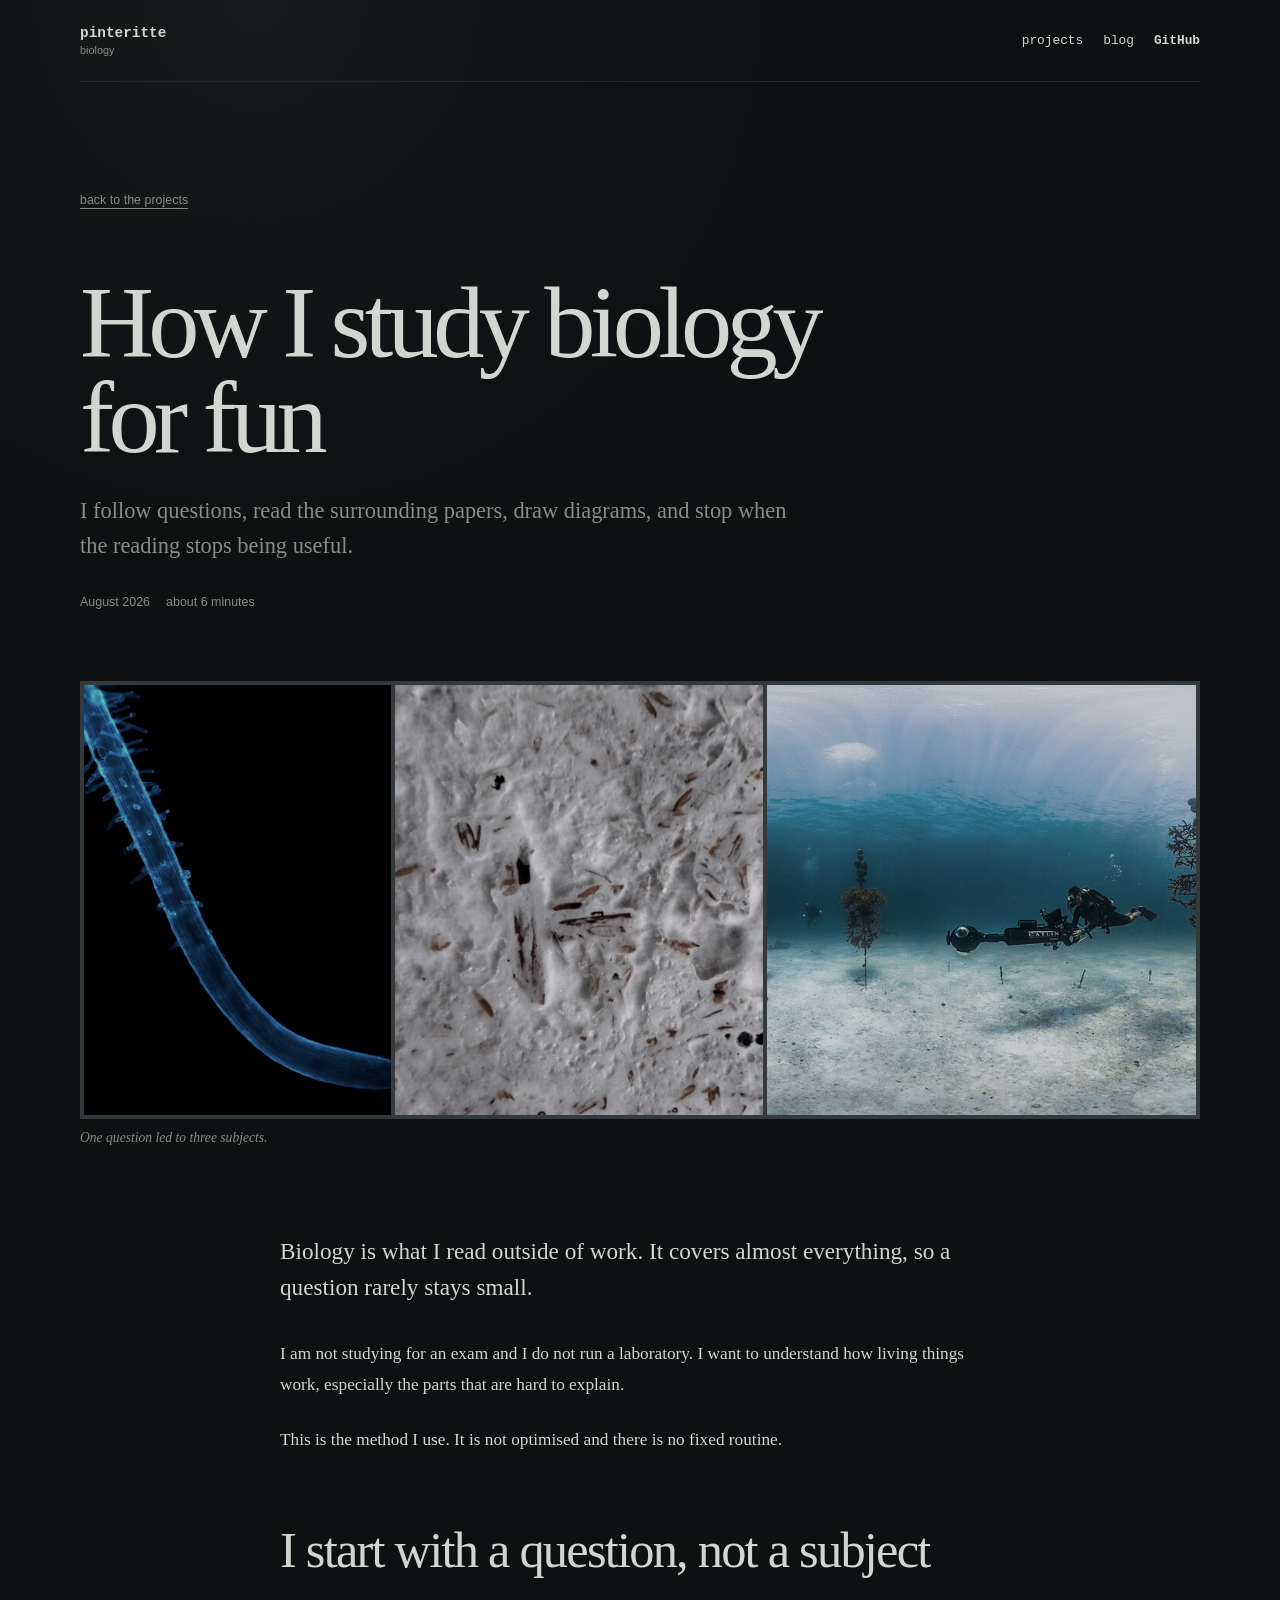
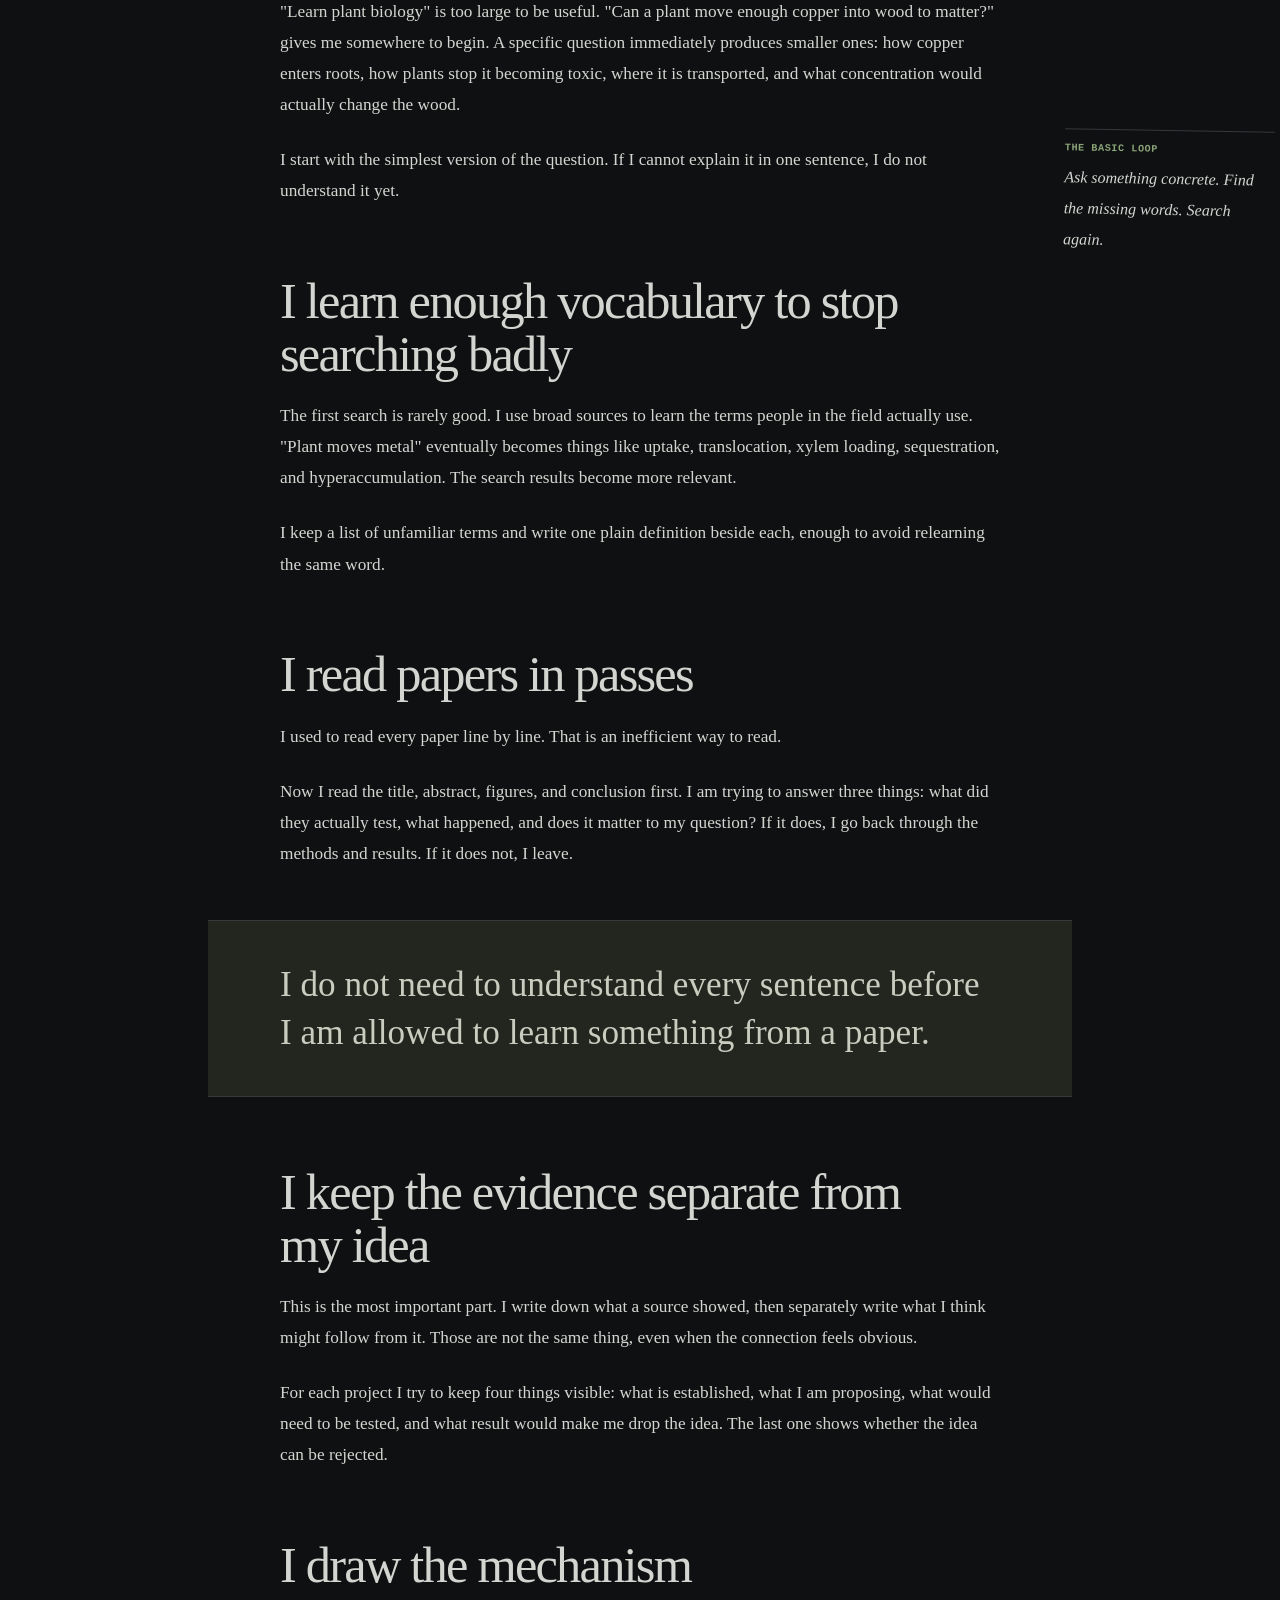
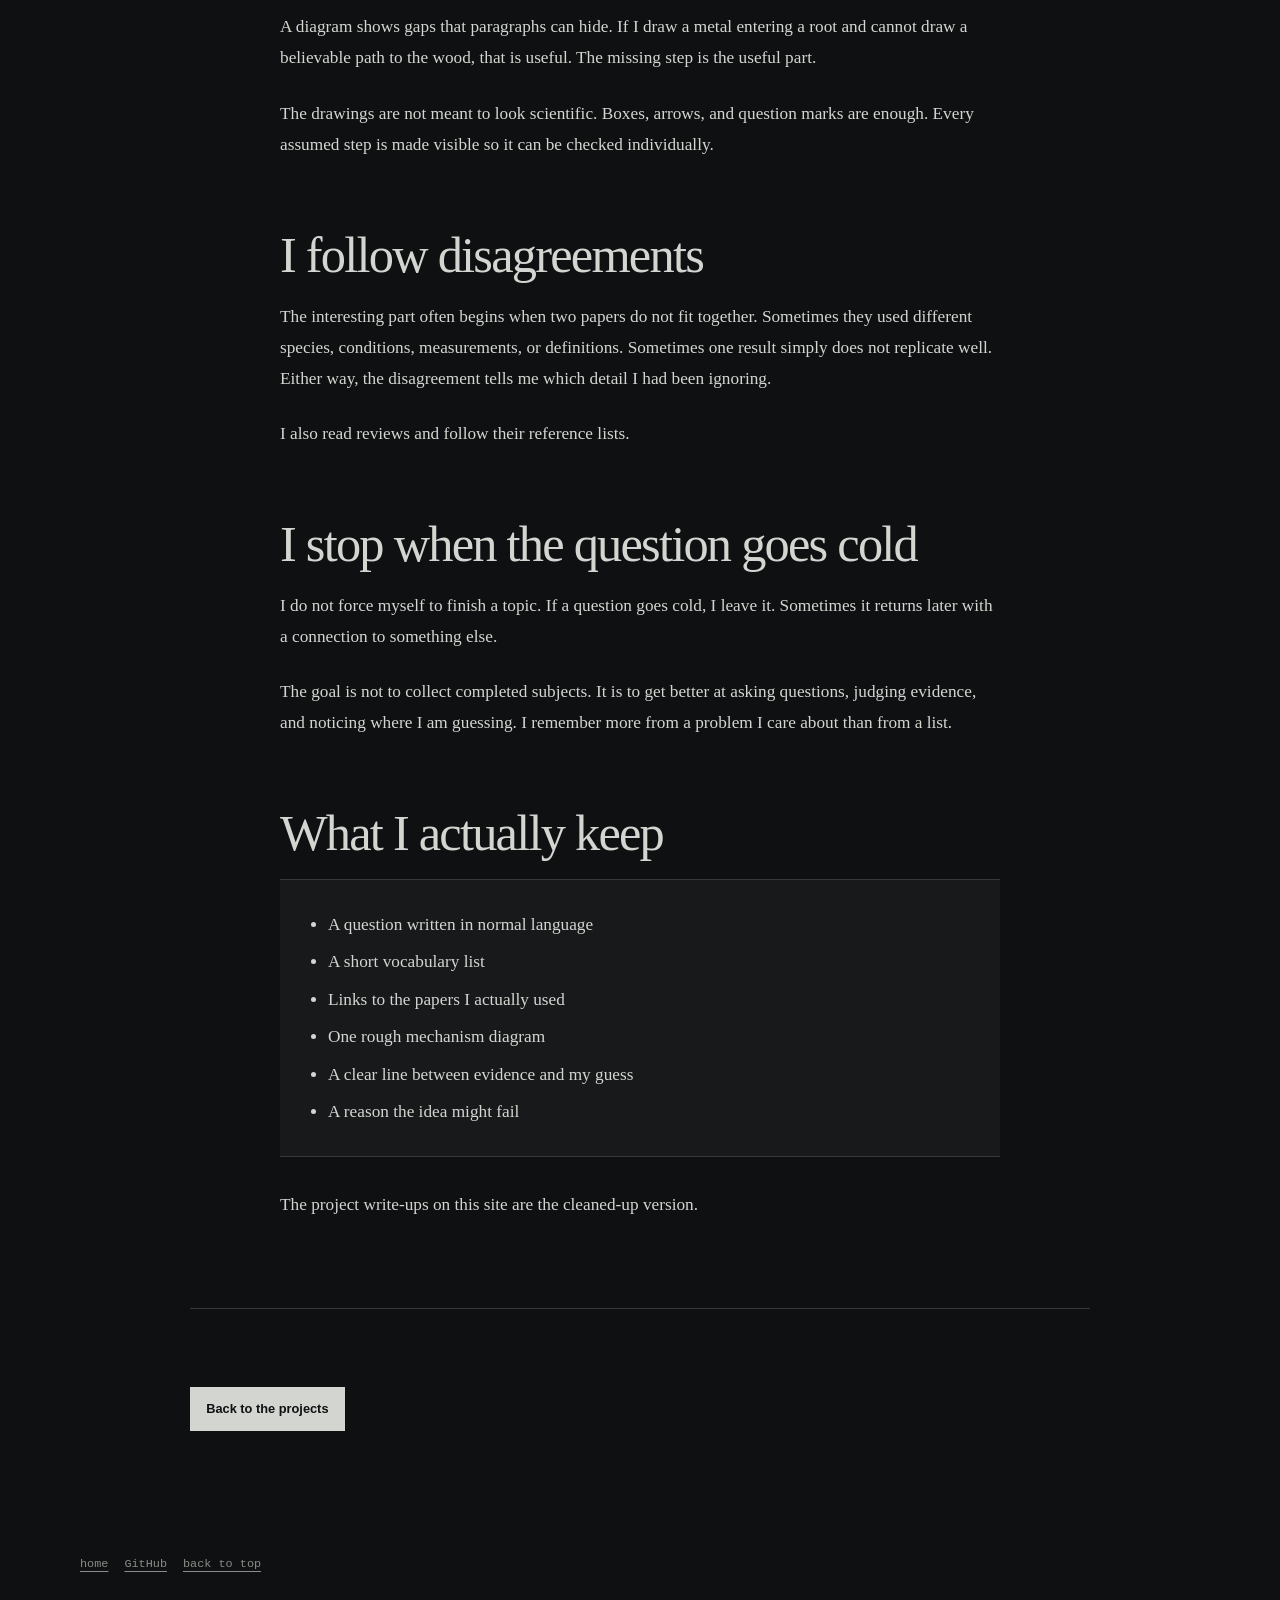
==== commit a94499db: "edit" ====
--- a/blog/index.html
+++ b/blog/index.html
@@ -32,7 +32,6 @@
     <article>
       <header class="article-header">
         <a class="back-link" href="../">back to the projects</a>
-        <p class="section-kicker">how I read</p>
         <h1>How I study biology for fun</h1>
         <p class="article-dek">I follow questions, read the surrounding papers, draw diagrams, and stop when the reading stops being useful.</p>
         <div class="article-meta">
@@ -102,7 +101,7 @@
 
         <p>I also read reviews and follow their reference lists.</p>
 
-        <h2>I stop before it becomes homework</h2>
+        <h2>I stop when the question goes cold</h2>
 
         <p>I do not force myself to finish a topic. If a question goes cold, I leave it. Sometimes it returns later with a connection to something else.</p>
 
--- a/portfolio.css
+++ b/portfolio.css
@@ -148,15 +148,11 @@
 .note-signoff { display: block; margin-top: 1.2rem; color: var(--note-ink); font: italic 1.2rem var(--serif); text-align: right; }
 
 .notice {
-  display: grid;
-  grid-template-columns: 170px minmax(0, 1fr);
-  gap: 2rem;
   max-width: 920px;
   padding: 1.6rem 0;
   border-top: 1px solid var(--rule);
   border-bottom: 1px solid var(--rule);
 }
-.notice .section-kicker { margin: .25rem 0 0; }
 .notice h2 { margin: 0 0 .45rem; font: 400 1.6rem/1.2 var(--serif); }
 .notice p:last-child { max-width: 650px; margin: 0; color: var(--muted); font-size: .95rem; }
 
@@ -309,9 +305,8 @@
   .site-header nav { gap: .8rem; }
   .hero { padding: 4.5rem 0; }
   .hero h1 { font-size: clamp(3.05rem, 15vw, 4.5rem); }
-  .notice { grid-template-columns: 1fr; gap: .45rem; }
+  .notice { max-width: none; }
   .category-heading { grid-template-columns: 1fr; gap: .8rem; }
-  .notice .section-kicker { margin-bottom: .25rem; }
   .section { padding: 5rem 0; }
   .project-card,
   .project-card:nth-child(even) { display: block; }
